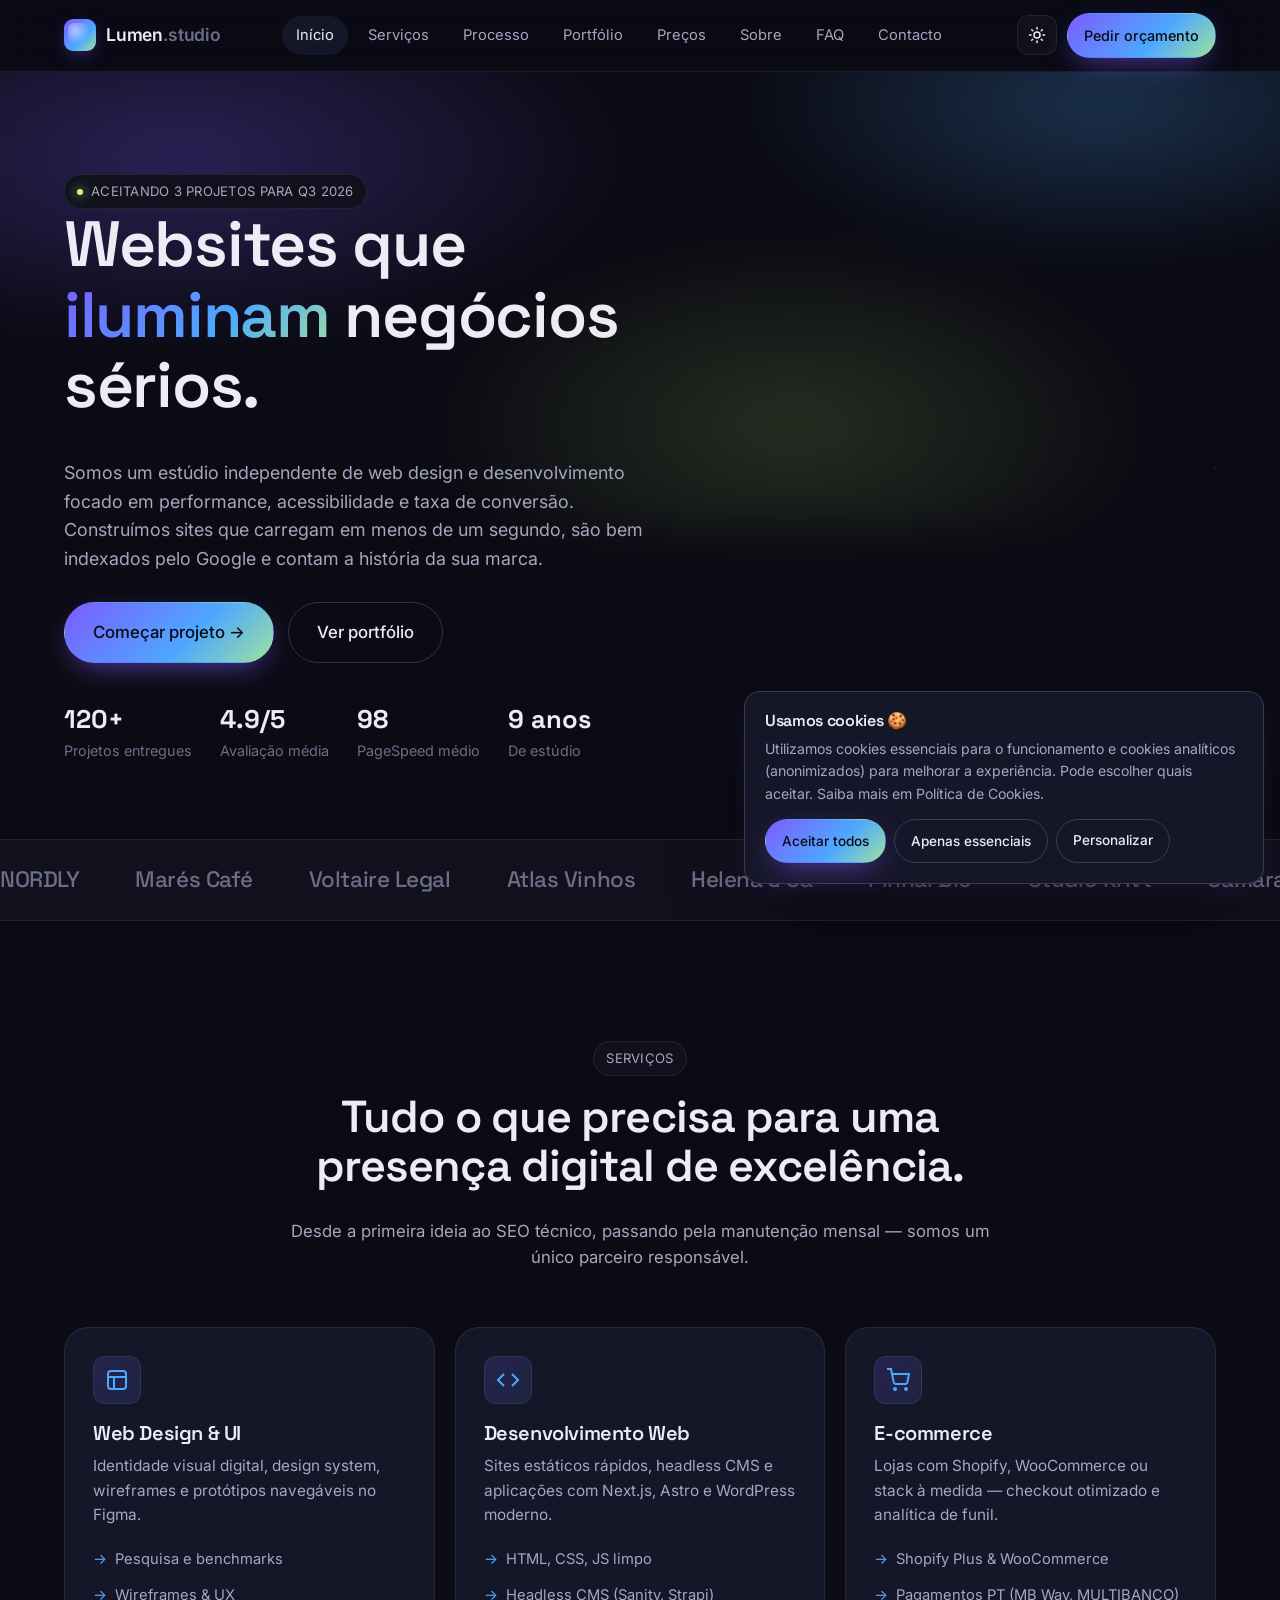
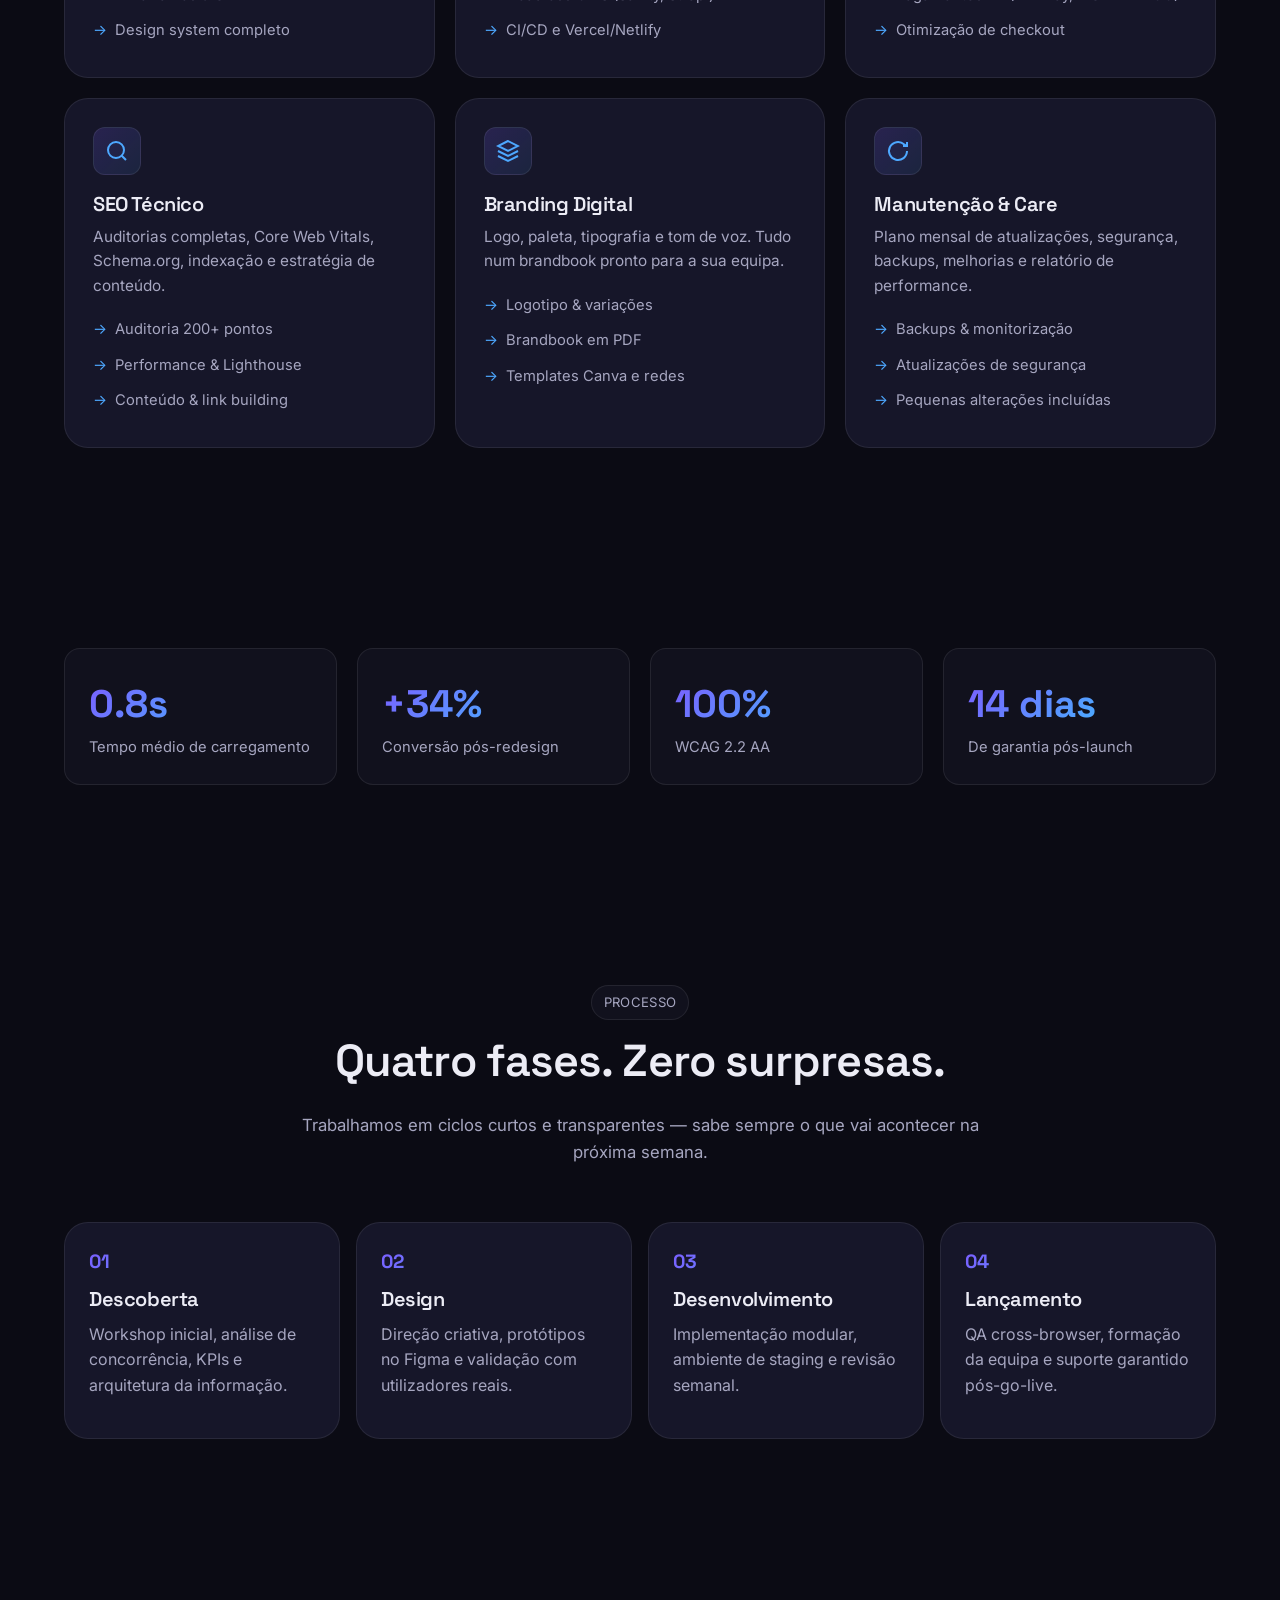
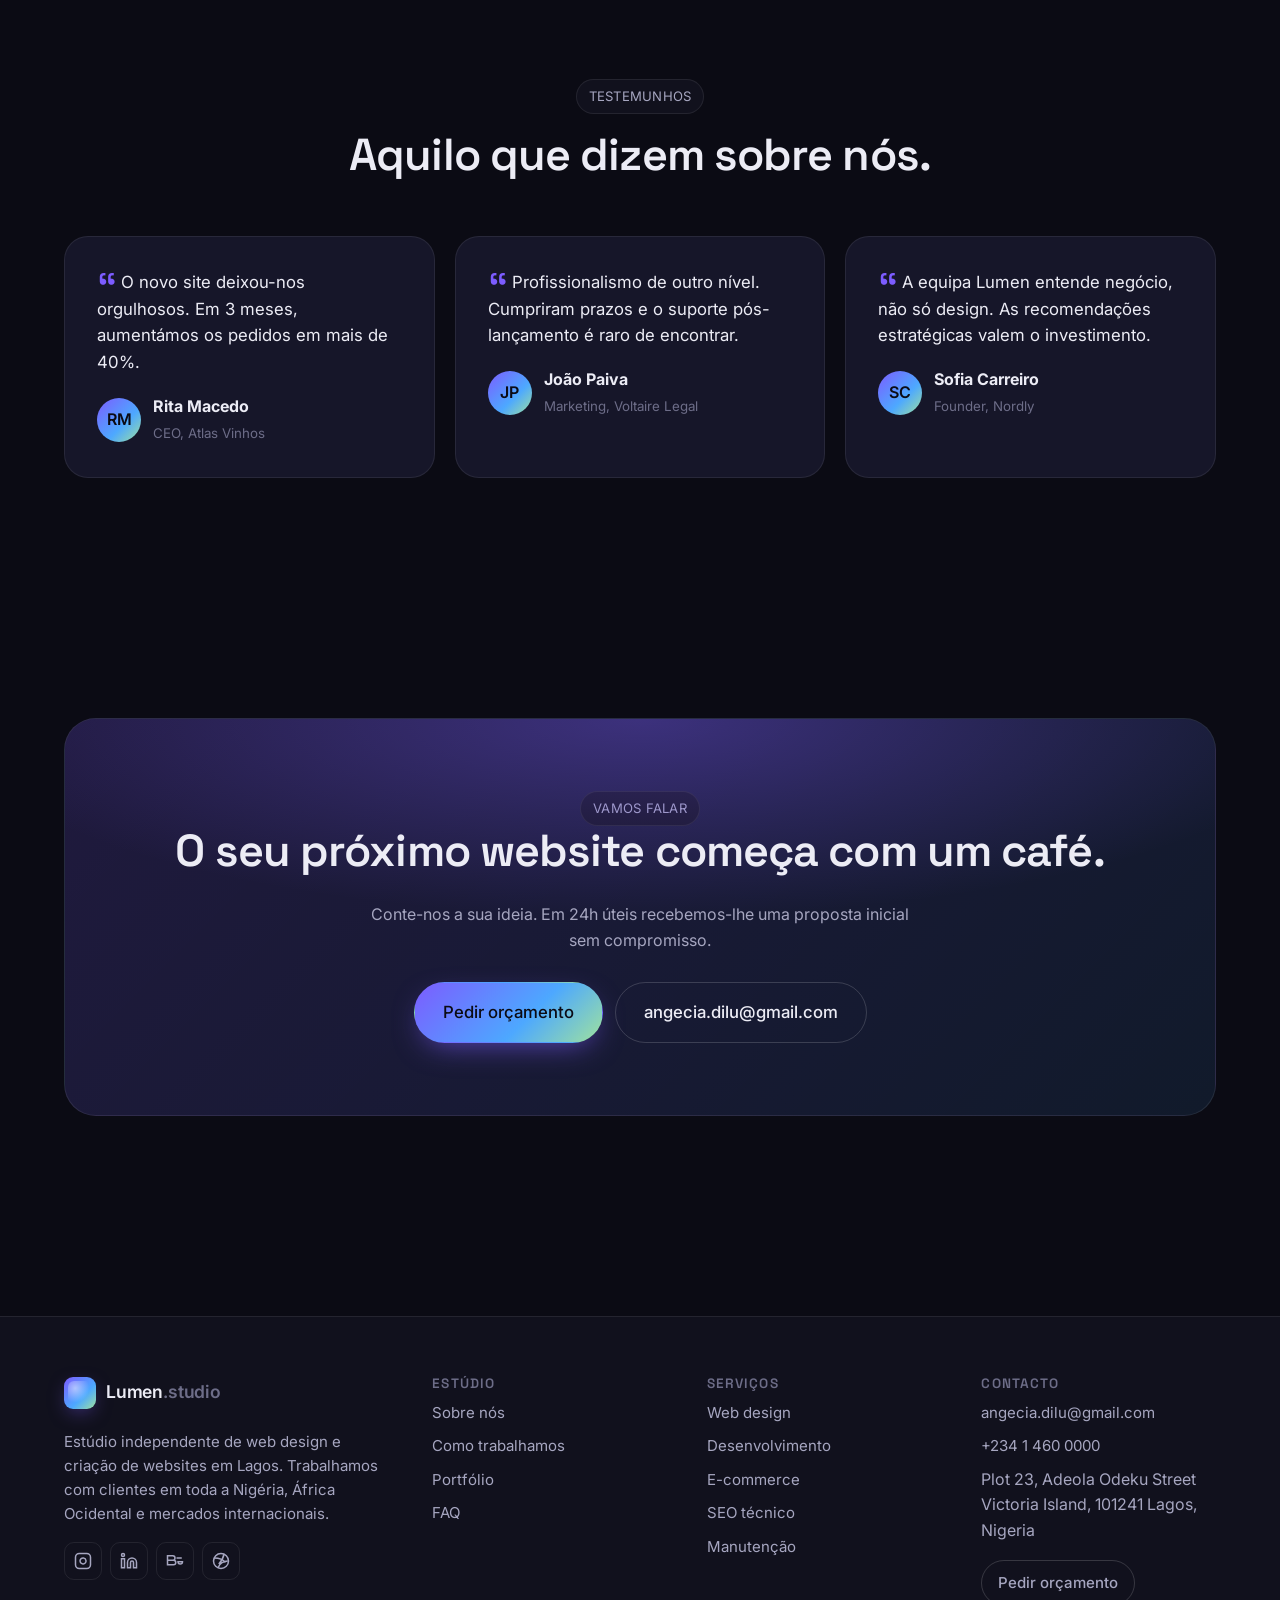
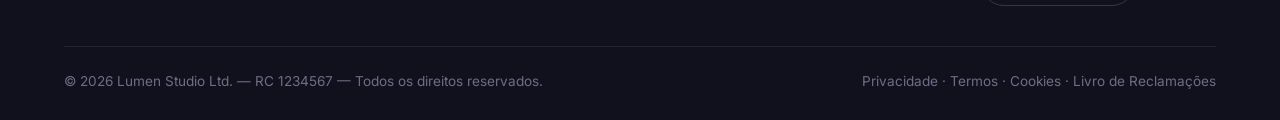
==== index.html @ 4e387e95 "Update studio location to Lagos, Nigeria and remove recent works section - Drop "Trabalhos recentes"" ====
<!DOCTYPE html>
<html lang="pt-PT">
<head>
  <meta charset="UTF-8">
  <meta name="viewport" content="width=device-width, initial-scale=1.0">
  <title>Lumen Studio — Web Design e Criação de Websites</title>
  <meta name="description" content="Estúdio de web design e desenvolvimento focado em websites rápidos, acessíveis e que convertem. Branding, e-commerce, SEO técnico e manutenção contínua.">
  <meta name="keywords" content="web design, criação de websites, desenvolvimento web, e-commerce, SEO, design responsivo, Nigeria, Lagos">
  <meta name="author" content="Lumen Studio">
  <meta name="robots" content="index, follow">
  <meta name="theme-color" content="#0b0b14">
  <link rel="canonical" href="https://www.lumen.studio/">
  <link rel="icon" type="image/svg+xml" href="assets/img/favicon.svg">
  <link rel="manifest" href="manifest.webmanifest">

  <!-- Open Graph -->
  <meta property="og:type" content="website">
  <meta property="og:title" content="Lumen Studio — Web Design e Criação de Websites">
  <meta property="og:description" content="Websites rápidos, acessíveis e com conversão acima da média. Lagos, Nigeria.">
  <meta property="og:url" content="https://www.lumen.studio/">
  <meta property="og:image" content="https://www.lumen.studio/assets/img/og.png">
  <meta name="twitter:card" content="summary_large_image">

  <link rel="preconnect" href="https://fonts.googleapis.com">
  <link rel="preconnect" href="https://fonts.gstatic.com" crossorigin>
  <link href="https://fonts.googleapis.com/css2?family=Inter:wght@400;500;600&family=Space+Grotesk:wght@500;600;700&display=swap" rel="stylesheet">
  <link rel="stylesheet" href="assets/css/styles.css">

  <script type="application/ld+json">
  {
    "@context": "https://schema.org",
    "@type": "ProfessionalService",
    "name": "Lumen Studio",
    "image": "https://www.lumen.studio/assets/img/favicon.svg",
    "url": "https://www.lumen.studio/",
    "telephone": "+234 1 460 0000",
    "priceRange": "$$",
    "address": {
      "@type": "PostalAddress",
      "streetAddress": "Plot 23, Adeola Odeku Street",
      "addressLocality": "Victoria Island, Lagos",
      "postalCode": "101241",
      "addressCountry": "NG"
    },
    "areaServed": ["Nigeria", "West Africa", "Internacional"],
    "sameAs": ["https://www.linkedin.com/", "https://www.behance.net/", "https://dribbble.com/"]
  }
  </script>
</head>
<body>
  <a class="skip" href="#main">Saltar para o conteúdo</a>

  <header class="site-header">
    <div class="container">
      <a href="index.html" class="brand" aria-label="Lumen Studio — início">
        <span class="brand-mark" aria-hidden="true"></span>
        <span>Lumen<span class="muted">.studio</span></span>
      </a>
      <nav class="nav" aria-label="Navegação principal">
        <a href="index.html">Início</a>
        <a href="servicos.html">Serviços</a>
        <a href="processo.html">Processo</a>
        <a href="portfolio.html">Portfólio</a>
        <a href="precos.html">Preços</a>
        <a href="sobre.html">Sobre</a>
        <a href="faq.html">FAQ</a>
        <a href="contacto.html">Contacto</a>
      </nav>
      <div class="nav-actions">
        <button class="theme-toggle" data-theme-toggle aria-label="Alternar tema claro/escuro" title="Alternar tema">
          <svg width="18" height="18" viewBox="0 0 24 24" fill="none" stroke="currentColor" stroke-width="2" stroke-linecap="round" stroke-linejoin="round"><circle cx="12" cy="12" r="4"/><path d="M12 2v2M12 20v2M4.93 4.93l1.41 1.41M17.66 17.66l1.41 1.41M2 12h2M20 12h2M4.93 19.07l1.41-1.41M17.66 6.34l1.41-1.41"/></svg>
        </button>
        <a href="contacto.html" class="btn btn-primary btn-sm">Pedir orçamento</a>
        <button class="menu-toggle" data-menu-toggle aria-label="Abrir menu">
          <svg width="20" height="20" viewBox="0 0 24 24" fill="none" stroke="currentColor" stroke-width="2" stroke-linecap="round"><path d="M3 6h18M3 12h18M3 18h18"/></svg>
        </button>
      </div>
    </div>
  </header>

  <main id="main">
    <!-- HERO -->
    <section class="hero">
      <div class="container hero-grid">
        <div class="reveal">
          <span class="eyebrow"><i class="dot"></i> Aceitando 3 projetos para Q3 2026</span>
          <h1>Websites que <span>iluminam</span> negócios sérios.</h1>
          <p class="lead">Somos um estúdio independente de web design e desenvolvimento focado em performance, acessibilidade e taxa de conversão. Construímos sites que carregam em menos de um segundo, são bem indexados pelo Google e contam a história da sua marca.</p>
          <div class="hero-cta">
            <a href="contacto.html" class="btn btn-primary btn-lg">Começar projeto →</a>
            <a href="portfolio.html" class="btn btn-ghost btn-lg">Ver portfólio</a>
          </div>
          <div class="hero-meta">
            <div><strong>120+</strong><span>Projetos entregues</span></div>
            <div><strong>4.9/5</strong><span>Avaliação média</span></div>
            <div><strong>98</strong><span>PageSpeed médio</span></div>
            <div><strong>9 anos</strong><span>De estúdio</span></div>
          </div>
        </div>
        <div class="hero-art reveal" aria-hidden="true">
          <div class="browser">
            <div class="browser-bar"><i></i><i></i><i></i></div>
            <div class="browser-body">
              <div class="skel lg"></div>
              <div class="skel md"></div>
              <div class="skel sm"></div>
              <div class="skel block"></div>
              <div class="skel md"></div>
              <div class="skel sm"></div>
            </div>
          </div>
        </div>
      </div>
    </section>

    <!-- LOGOS -->
    <section class="logos" aria-label="Clientes">
      <div class="logos-track">
        <span>NORDLY</span><span>Marés Café</span><span>Voltaire Legal</span><span>Atlas Vinhos</span>
        <span>Helena & Sá</span><span>Pinhal Bio</span><span>Studio Krivt</span><span>Câmara Saúde</span>
        <span>NORDLY</span><span>Marés Café</span><span>Voltaire Legal</span><span>Atlas Vinhos</span>
        <span>Helena & Sá</span><span>Pinhal Bio</span><span>Studio Krivt</span><span>Câmara Saúde</span>
      </div>
    </section>

    <!-- SERVIÇOS -->
    <section class="section">
      <div class="container">
        <div class="section-head reveal">
          <span class="eyebrow">Serviços</span>
          <h2>Tudo o que precisa para uma presença digital de excelência.</h2>
          <p>Desde a primeira ideia ao SEO técnico, passando pela manutenção mensal — somos um único parceiro responsável.</p>
        </div>
        <div class="cards cols-3">
          <article class="card reveal">
            <div class="icon" aria-hidden="true">
              <svg width="24" height="24" viewBox="0 0 24 24" fill="none" stroke="currentColor" stroke-width="2"><rect x="3" y="3" width="18" height="18" rx="3"/><path d="M3 9h18M9 21V9"/></svg>
            </div>
            <h3>Web Design & UI</h3>
            <p>Identidade visual digital, design system, wireframes e protótipos navegáveis no Figma.</p>
            <ul><li>Pesquisa e benchmarks</li><li>Wireframes & UX</li><li>Design system completo</li></ul>
          </article>
          <article class="card reveal">
            <div class="icon" aria-hidden="true">
              <svg width="24" height="24" viewBox="0 0 24 24" fill="none" stroke="currentColor" stroke-width="2"><path d="M16 18l6-6-6-6M8 6L2 12l6 6"/></svg>
            </div>
            <h3>Desenvolvimento Web</h3>
            <p>Sites estáticos rápidos, headless CMS e aplicações com Next.js, Astro e WordPress moderno.</p>
            <ul><li>HTML, CSS, JS limpo</li><li>Headless CMS (Sanity, Strapi)</li><li>CI/CD e Vercel/Netlify</li></ul>
          </article>
          <article class="card reveal">
            <div class="icon" aria-hidden="true">
              <svg width="24" height="24" viewBox="0 0 24 24" fill="none" stroke="currentColor" stroke-width="2"><circle cx="9" cy="21" r="1"/><circle cx="20" cy="21" r="1"/><path d="M1 1h4l2.7 13.4a2 2 0 0 0 2 1.6h9.7a2 2 0 0 0 2-1.6L23 6H6"/></svg>
            </div>
            <h3>E-commerce</h3>
            <p>Lojas com Shopify, WooCommerce ou stack à medida — checkout otimizado e analítica de funil.</p>
            <ul><li>Shopify Plus & WooCommerce</li><li>Pagamentos PT (MB Way, MULTIBANCO)</li><li>Otimização de checkout</li></ul>
          </article>
          <article class="card reveal">
            <div class="icon" aria-hidden="true">
              <svg width="24" height="24" viewBox="0 0 24 24" fill="none" stroke="currentColor" stroke-width="2"><circle cx="11" cy="11" r="8"/><path d="m21 21-4.3-4.3"/></svg>
            </div>
            <h3>SEO Técnico</h3>
            <p>Auditorias completas, Core Web Vitals, Schema.org, indexação e estratégia de conteúdo.</p>
            <ul><li>Auditoria 200+ pontos</li><li>Performance & Lighthouse</li><li>Conteúdo & link building</li></ul>
          </article>
          <article class="card reveal">
            <div class="icon" aria-hidden="true">
              <svg width="24" height="24" viewBox="0 0 24 24" fill="none" stroke="currentColor" stroke-width="2"><path d="M12 2 2 7l10 5 10-5-10-5zM2 17l10 5 10-5M2 12l10 5 10-5"/></svg>
            </div>
            <h3>Branding Digital</h3>
            <p>Logo, paleta, tipografia e tom de voz. Tudo num brandbook pronto para a sua equipa.</p>
            <ul><li>Logotipo & variações</li><li>Brandbook em PDF</li><li>Templates Canva e redes</li></ul>
          </article>
          <article class="card reveal">
            <div class="icon" aria-hidden="true">
              <svg width="24" height="24" viewBox="0 0 24 24" fill="none" stroke="currentColor" stroke-width="2"><path d="M21 12a9 9 0 1 1-3-6.7L21 7"/><path d="M21 3v4h-4"/></svg>
            </div>
            <h3>Manutenção & Care</h3>
            <p>Plano mensal de atualizações, segurança, backups, melhorias e relatório de performance.</p>
            <ul><li>Backups & monitorização</li><li>Atualizações de segurança</li><li>Pequenas alterações incluídas</li></ul>
          </article>
        </div>
      </div>
    </section>

    <!-- STATS -->
    <section class="section-tight">
      <div class="container">
        <div class="stats reveal">
          <div class="stat"><strong>0.8s</strong><span>Tempo médio de carregamento</span></div>
          <div class="stat"><strong>+34%</strong><span>Conversão pós-redesign</span></div>
          <div class="stat"><strong>100%</strong><span>WCAG 2.2 AA</span></div>
          <div class="stat"><strong>14 dias</strong><span>De garantia pós-launch</span></div>
        </div>
      </div>
    </section>

    <!-- PROCESSO -->
    <section class="section">
      <div class="container">
        <div class="section-head reveal">
          <span class="eyebrow">Processo</span>
          <h2>Quatro fases. Zero surpresas.</h2>
          <p>Trabalhamos em ciclos curtos e transparentes — sabe sempre o que vai acontecer na próxima semana.</p>
        </div>
        <div class="process">
          <div class="process-step reveal">
            <h3>Descoberta</h3>
            <p>Workshop inicial, análise de concorrência, KPIs e arquitetura da informação.</p>
          </div>
          <div class="process-step reveal">
            <h3>Design</h3>
            <p>Direção criativa, protótipos no Figma e validação com utilizadores reais.</p>
          </div>
          <div class="process-step reveal">
            <h3>Desenvolvimento</h3>
            <p>Implementação modular, ambiente de staging e revisão semanal.</p>
          </div>
          <div class="process-step reveal">
            <h3>Lançamento</h3>
            <p>QA cross-browser, formação da equipa e suporte garantido pós-go-live.</p>
          </div>
        </div>
      </div>
    </section>

    <!-- TESTEMUNHOS -->
    <section class="section">
      <div class="container">
        <div class="section-head reveal">
          <span class="eyebrow">Testemunhos</span>
          <h2>Aquilo que dizem sobre nós.</h2>
        </div>
        <div class="cards cols-3">
          <div class="testimonial reveal">
            <blockquote>O novo site deixou-nos orgulhosos. Em 3 meses, aumentámos os pedidos em mais de 40%.</blockquote>
            <div class="author"><span class="avatar">RM</span><div><strong>Rita Macedo</strong><br><small>CEO, Atlas Vinhos</small></div></div>
          </div>
          <div class="testimonial reveal">
            <blockquote>Profissionalismo de outro nível. Cumpriram prazos e o suporte pós-lançamento é raro de encontrar.</blockquote>
            <div class="author"><span class="avatar">JP</span><div><strong>João Paiva</strong><br><small>Marketing, Voltaire Legal</small></div></div>
          </div>
          <div class="testimonial reveal">
            <blockquote>A equipa Lumen entende negócio, não só design. As recomendações estratégicas valem o investimento.</blockquote>
            <div class="author"><span class="avatar">SC</span><div><strong>Sofia Carreiro</strong><br><small>Founder, Nordly</small></div></div>
          </div>
        </div>
      </div>
    </section>

    <!-- CTA -->
    <section class="section">
      <div class="container">
        <div class="cta-banner reveal">
          <span class="eyebrow">Vamos falar</span>
          <h2>O seu próximo website começa com um café.</h2>
          <p>Conte-nos a sua ideia. Em 24h úteis recebemos-lhe uma proposta inicial sem compromisso.</p>
          <div class="row center">
            <a href="contacto.html" class="btn btn-primary btn-lg">Pedir orçamento</a>
            <a href="mailto:angecia.dilu@gmail.com" class="btn btn-ghost btn-lg">angecia.dilu@gmail.com</a>
          </div>
        </div>
      </div>
    </section>
  </main>

  <footer class="site-footer">
    <div class="container">
      <div class="footer-grid">
        <div>
          <a href="index.html" class="brand"><span class="brand-mark"></span><span>Lumen<span class="muted">.studio</span></span></a>
          <p class="dim" style="margin-top:14px;">Estúdio independente de web design e criação de websites em Lagos. Trabalhamos com clientes em toda a Nigéria, África Ocidental e mercados internacionais.</p>
          <div class="socials" aria-label="Redes sociais">
            <a href="#" aria-label="Instagram"><svg width="18" height="18" viewBox="0 0 24 24" fill="none" stroke="currentColor" stroke-width="2"><rect x="2" y="2" width="20" height="20" rx="5"/><path d="M16 11.4A4 4 0 1 1 12.6 8 4 4 0 0 1 16 11.4z"/><path d="M17.5 6.5h.01"/></svg></a>
            <a href="#" aria-label="LinkedIn"><svg width="18" height="18" viewBox="0 0 24 24" fill="none" stroke="currentColor" stroke-width="2"><path d="M16 8a6 6 0 0 1 6 6v7h-4v-7a2 2 0 0 0-4 0v7h-4v-7a6 6 0 0 1 6-6z"/><rect x="2" y="9" width="4" height="12"/><circle cx="4" cy="4" r="2"/></svg></a>
            <a href="#" aria-label="Behance"><svg width="18" height="18" viewBox="0 0 24 24" fill="none" stroke="currentColor" stroke-width="2"><path d="M2 5h7a3 3 0 0 1 0 6H2zM2 11h8a3 3 0 0 1 0 6H2zM14 8h7M16 13h6a3 3 0 0 1-6 0z"/></svg></a>
            <a href="#" aria-label="Dribbble"><svg width="18" height="18" viewBox="0 0 24 24" fill="none" stroke="currentColor" stroke-width="2"><circle cx="12" cy="12" r="10"/><path d="M8 21c2-6 8-9 13-9M3 8c5 0 11 1 15 6M16 3c-1 5-3 9-7 13"/></svg></a>
          </div>
        </div>
        <div>
          <h4>Estúdio</h4>
          <ul>
            <li><a href="sobre.html">Sobre nós</a></li>
            <li><a href="processo.html">Como trabalhamos</a></li>
            <li><a href="portfolio.html">Portfólio</a></li>
            <li><a href="faq.html">FAQ</a></li>
          </ul>
        </div>
        <div>
          <h4>Serviços</h4>
          <ul>
            <li><a href="servicos.html">Web design</a></li>
            <li><a href="servicos.html">Desenvolvimento</a></li>
            <li><a href="servicos.html">E-commerce</a></li>
            <li><a href="servicos.html">SEO técnico</a></li>
            <li><a href="servicos.html">Manutenção</a></li>
          </ul>
        </div>
        <div>
          <h4>Contacto</h4>
          <ul>
            <li><a href="mailto:angecia.dilu@gmail.com">angecia.dilu@gmail.com</a></li>
            <li><a href="tel:+23414600000">+234 1 460 0000</a></li>
            <li class="dim">Plot 23, Adeola Odeku Street<br>Victoria Island, 101241 Lagos, Nigeria</li>
            <li><a href="contacto.html" class="btn btn-ghost btn-sm" style="margin-top:8px;">Pedir orçamento</a></li>
          </ul>
        </div>
      </div>
      <div class="legal-row">
        <span>© <span data-year>2026</span> Lumen Studio Ltd. — RC 1234567 — Todos os direitos reservados.</span>
        <span>
          <a href="politica-privacidade.html">Privacidade</a> ·
          <a href="termos-servico.html">Termos</a> ·
          <a href="politica-cookies.html">Cookies</a> ·
          <a href="https://www.livroreclamacoes.pt" target="_blank" rel="noopener">Livro de Reclamações</a>
        </span>
      </div>
    </div>
  </footer>

  <!-- Cookie banner -->
  <div class="cookie-banner" data-cookie-banner role="dialog" aria-live="polite" aria-label="Aviso de cookies">
    <h4>Usamos cookies 🍪</h4>
    <p>Utilizamos cookies essenciais para o funcionamento e cookies analíticos (anonimizados) para melhorar a experiência. Pode escolher quais aceitar. Saiba mais em <a href="politica-cookies.html">Política de Cookies</a>.</p>
    <div class="actions">
      <button class="btn btn-primary" data-cookie-action="accept-all">Aceitar todos</button>
      <button class="btn btn-ghost" data-cookie-action="essential">Apenas essenciais</button>
      <a class="btn btn-ghost" href="politica-cookies.html">Personalizar</a>
    </div>
  </div>

  <script src="assets/js/main.js" defer></script>
</body>
</html>
---- assets/css/styles.css ----
/* ==========================================================================
   Lumen Studio — Design System
   ========================================================================== */

:root {
  --bg: #0b0b14;
  --bg-soft: #11111d;
  --bg-elev: #161629;
  --surface: #1c1c33;
  --line: rgba(255, 255, 255, 0.08);
  --line-strong: rgba(255, 255, 255, 0.16);
  --text: #ECECF5;
  --text-dim: #A6A6C0;
  --text-muted: #6D6D88;
  --primary: #7C5CFF;
  --primary-2: #4DA8FF;
  --accent: #C8FF6E;
  --danger: #FF6B6B;
  --warn: #FFB347;
  --ok: #4ADE80;
  --grad: linear-gradient(135deg, #7C5CFF 0%, #4DA8FF 60%, #C8FF6E 120%);
  --grad-soft: linear-gradient(135deg, rgba(124,92,255,0.18), rgba(77,168,255,0.10));
  --shadow-lg: 0 30px 80px -20px rgba(0,0,0,0.6), 0 8px 30px -10px rgba(124,92,255,0.25);
  --shadow-md: 0 8px 24px -8px rgba(0,0,0,0.45);
  --radius-sm: 10px;
  --radius: 16px;
  --radius-lg: 24px;
  --radius-xl: 32px;
  --container: 1200px;
  --header-h: 72px;
  --ease: cubic-bezier(.22,.61,.36,1);
}

[data-theme="light"] {
  --bg: #FAFAFD;
  --bg-soft: #F2F2F7;
  --bg-elev: #FFFFFF;
  --surface: #FFFFFF;
  --line: rgba(10, 10, 30, 0.08);
  --line-strong: rgba(10, 10, 30, 0.16);
  --text: #0E0E1A;
  --text-dim: #4A4A66;
  --text-muted: #7A7A95;
  --shadow-lg: 0 30px 80px -20px rgba(60,40,140,0.18), 0 8px 30px -10px rgba(124,92,255,0.18);
  --shadow-md: 0 8px 24px -8px rgba(20,20,40,0.10);
}

* { box-sizing: border-box; }
html { scroll-behavior: smooth; -webkit-text-size-adjust: 100%; }
body {
  margin: 0;
  font-family: 'Inter', system-ui, -apple-system, 'Segoe UI', Roboto, Helvetica, Arial, sans-serif;
  background: var(--bg);
  color: var(--text);
  font-size: 16px;
  line-height: 1.6;
  -webkit-font-smoothing: antialiased;
  text-rendering: optimizeLegibility;
  overflow-x: hidden;
}
img, svg, video { max-width: 100%; display: block; }
a { color: inherit; text-decoration: none; transition: color .2s var(--ease), opacity .2s var(--ease); }
a:hover { color: var(--primary-2); }
button { font-family: inherit; cursor: pointer; }
::selection { background: var(--primary); color: #fff; }

h1, h2, h3, h4 {
  font-family: 'Space Grotesk', 'Inter', system-ui, sans-serif;
  font-weight: 600;
  letter-spacing: -0.02em;
  line-height: 1.1;
  margin: 0 0 .6em;
}
h1 { font-size: clamp(2.4rem, 5vw, 4.5rem); }
h2 { font-size: clamp(1.8rem, 3.5vw, 2.8rem); }
h3 { font-size: 1.25rem; }
p { margin: 0 0 1em; color: var(--text-dim); }

.container { max-width: var(--container); margin: 0 auto; padding: 0 24px; }
.section { padding: clamp(64px, 10vw, 120px) 0; }
.section-tight { padding: clamp(48px, 7vw, 80px) 0; }

/* Header */
.site-header {
  position: sticky; top: 0; z-index: 50;
  height: var(--header-h);
  display: flex; align-items: center;
  background: color-mix(in srgb, var(--bg) 80%, transparent);
  backdrop-filter: saturate(180%) blur(14px);
  -webkit-backdrop-filter: saturate(180%) blur(14px);
  border-bottom: 1px solid var(--line);
}
.site-header .container { display: flex; align-items: center; justify-content: space-between; width: 100%; }
.brand { display: inline-flex; align-items: center; gap: 10px; font-weight: 600; font-size: 1.1rem; letter-spacing: -0.01em; }
.brand-mark {
  width: 32px; height: 32px; border-radius: 9px;
  background: var(--grad); position: relative; overflow: hidden;
  box-shadow: 0 6px 20px -6px rgba(124,92,255,0.6);
}
.brand-mark::after {
  content: ""; position: absolute; inset: 4px; border-radius: 6px;
  background: radial-gradient(circle at 30% 30%, rgba(255,255,255,0.5), transparent 60%);
}
.nav { display: flex; gap: 6px; align-items: center; }
.nav a {
  padding: 8px 14px; border-radius: 999px; font-size: .92rem;
  color: var(--text-dim);
}
.nav a:hover { color: var(--text); background: var(--bg-soft); }
.nav a.active { color: var(--text); background: var(--bg-elev); }
.nav-actions { display: flex; align-items: center; gap: 10px; }
.theme-toggle, .menu-toggle {
  width: 40px; height: 40px; border-radius: 12px; border: 1px solid var(--line);
  background: var(--bg-soft); color: var(--text);
  display: inline-flex; align-items: center; justify-content: center;
}
.theme-toggle:hover, .menu-toggle:hover { border-color: var(--line-strong); }
.menu-toggle { display: none; }

@media (max-width: 880px) {
  .nav { display: none; position: absolute; top: var(--header-h); left: 0; right: 0;
    flex-direction: column; align-items: stretch; gap: 4px; padding: 16px;
    background: var(--bg); border-bottom: 1px solid var(--line); }
  .nav.open { display: flex; }
  .nav a { padding: 12px 16px; border-radius: 12px; }
  .menu-toggle { display: inline-flex; }
}

/* Buttons */
.btn {
  display: inline-flex; align-items: center; gap: 10px;
  padding: 14px 22px; border-radius: 999px;
  font-weight: 500; font-size: .98rem;
  border: 1px solid transparent; cursor: pointer;
  transition: transform .2s var(--ease), background .2s, border-color .2s, box-shadow .2s;
  text-decoration: none; white-space: nowrap;
}
.btn-primary { background: var(--grad); color: #0b0b14; box-shadow: 0 10px 30px -10px rgba(124,92,255,0.7); }
.btn-primary:hover { transform: translateY(-2px); color: #0b0b14; box-shadow: 0 14px 36px -10px rgba(124,92,255,0.85); }
.btn-ghost { background: transparent; color: var(--text); border-color: var(--line-strong); }
.btn-ghost:hover { background: var(--bg-soft); border-color: var(--text-dim); }
.btn-sm { padding: 10px 16px; font-size: .9rem; }
.btn-lg { padding: 16px 28px; font-size: 1.05rem; }

/* Pills / chips */
.eyebrow {
  display: inline-flex; align-items: center; gap: 8px;
  padding: 6px 12px; border-radius: 999px;
  background: var(--bg-soft); border: 1px solid var(--line);
  font-size: .82rem; color: var(--text-dim); letter-spacing: .02em; text-transform: uppercase;
}
.eyebrow .dot { width: 6px; height: 6px; border-radius: 50%; background: var(--accent); box-shadow: 0 0 12px var(--accent); }

/* Hero */
.hero {
  position: relative;
  padding: clamp(60px, 8vw, 110px) 0 clamp(40px, 6vw, 80px);
  overflow: hidden;
}
.hero::before {
  content: ""; position: absolute; inset: -10% -10% auto -10%; height: 70%;
  background:
    radial-gradient(50% 60% at 20% 30%, rgba(124,92,255,0.35), transparent 60%),
    radial-gradient(40% 50% at 80% 20%, rgba(77,168,255,0.30), transparent 60%),
    radial-gradient(40% 60% at 60% 80%, rgba(200,255,110,0.18), transparent 60%);
  filter: blur(20px); z-index: -1; opacity: .8;
}
.hero-grid { display: grid; grid-template-columns: 1.1fr .9fr; gap: 60px; align-items: center; }
.hero h1 span { background: var(--grad); -webkit-background-clip: text; background-clip: text; color: transparent; }
.hero p.lead { font-size: clamp(1.05rem, 1.4vw, 1.2rem); color: var(--text-dim); max-width: 56ch; }
.hero-cta { display: flex; gap: 14px; flex-wrap: wrap; margin-top: 28px; }
.hero-meta { margin-top: 36px; display: flex; gap: 28px; flex-wrap: wrap; color: var(--text-muted); font-size: .9rem; }
.hero-meta strong { display: block; color: var(--text); font-size: 1.6rem; font-family: 'Space Grotesk', sans-serif; }

.hero-art {
  position: relative; aspect-ratio: 1/1; max-width: 520px; margin-left: auto;
  border-radius: var(--radius-xl);
  background: var(--grad-soft);
  border: 1px solid var(--line);
  overflow: hidden;
}
.hero-art .browser {
  position: absolute; inset: 28px;
  background: var(--bg-elev); border: 1px solid var(--line);
  border-radius: 18px; box-shadow: var(--shadow-lg); overflow: hidden;
}
.hero-art .browser-bar { display: flex; gap: 6px; padding: 12px; border-bottom: 1px solid var(--line); }
.hero-art .browser-bar i { width: 10px; height: 10px; border-radius: 50%; background: var(--line-strong); }
.hero-art .browser-bar i:nth-child(1) { background: #ff6b6b; }
.hero-art .browser-bar i:nth-child(2) { background: #ffb347; }
.hero-art .browser-bar i:nth-child(3) { background: #4ade80; }
.hero-art .browser-body { padding: 22px; display: grid; gap: 14px; }
.hero-art .skel { height: 14px; border-radius: 6px; background: linear-gradient(90deg, var(--bg-soft), var(--surface), var(--bg-soft)); background-size: 200% 100%; animation: shimmer 2.4s linear infinite; }
.hero-art .skel.lg { height: 28px; width: 70%; }
.hero-art .skel.md { width: 88%; }
.hero-art .skel.sm { width: 50%; }
.hero-art .skel.block { height: 110px; border-radius: 12px; }
@keyframes shimmer { 0% { background-position: 200% 0; } 100% { background-position: -200% 0; } }

@media (max-width: 880px) {
  .hero-grid { grid-template-columns: 1fr; gap: 40px; }
  .hero-art { margin-left: 0; max-width: 100%; }
}

/* Marquee logos */
.logos {
  border-top: 1px solid var(--line);
  border-bottom: 1px solid var(--line);
  padding: 22px 0;
  background: var(--bg-soft);
  overflow: hidden;
}
.logos-track {
  display: flex; gap: 56px; align-items: center;
  animation: scroll 35s linear infinite;
  width: max-content;
}
.logos-track span {
  font-family: 'Space Grotesk', sans-serif; font-size: 1.4rem; font-weight: 500;
  color: var(--text-muted); white-space: nowrap; letter-spacing: -0.02em;
}
@keyframes scroll { 0% { transform: translateX(0); } 100% { transform: translateX(-50%); } }

/* Section header */
.section-head { text-align: center; max-width: 720px; margin: 0 auto 56px; }
.section-head .eyebrow { margin-bottom: 16px; }
.section-head p { color: var(--text-dim); font-size: 1.05rem; }

/* Cards */
.cards { display: grid; gap: 20px; }
.cards.cols-3 { grid-template-columns: repeat(3, 1fr); }
.cards.cols-2 { grid-template-columns: repeat(2, 1fr); }
.cards.cols-4 { grid-template-columns: repeat(4, 1fr); }
@media (max-width: 980px) { .cards.cols-3, .cards.cols-4 { grid-template-columns: repeat(2, 1fr); } }
@media (max-width: 640px)  { .cards.cols-2, .cards.cols-3, .cards.cols-4 { grid-template-columns: 1fr; } }

.card {
  background: var(--bg-elev);
  border: 1px solid var(--line);
  border-radius: var(--radius-lg);
  padding: 28px;
  transition: transform .25s var(--ease), border-color .25s, box-shadow .25s;
  position: relative; overflow: hidden;
}
.card:hover { transform: translateY(-4px); border-color: var(--line-strong); box-shadow: var(--shadow-md); }
.card .icon {
  width: 48px; height: 48px; border-radius: 12px;
  background: var(--grad-soft); border: 1px solid var(--line);
  display: inline-flex; align-items: center; justify-content: center;
  color: var(--primary-2); margin-bottom: 18px;
}
.card h3 { margin-bottom: 10px; }
.card p { font-size: .96rem; margin: 0; }
.card ul { margin: 14px 0 0; padding: 0; list-style: none; }
.card ul li { padding: 6px 0; color: var(--text-dim); font-size: .92rem; display: flex; gap: 8px; align-items: flex-start; }
.card ul li::before { content: "→"; color: var(--primary-2); }

/* Stats */
.stats { display: grid; grid-template-columns: repeat(4, 1fr); gap: 20px; }
@media (max-width: 720px) { .stats { grid-template-columns: repeat(2, 1fr); } }
.stat {
  border: 1px solid var(--line); border-radius: var(--radius);
  padding: 24px; background: var(--bg-soft);
}
.stat strong { font-family: 'Space Grotesk', sans-serif; font-size: 2.4rem; display: block;
  background: var(--grad); -webkit-background-clip: text; background-clip: text; color: transparent; }
.stat span { color: var(--text-dim); font-size: .92rem; }

/* Process timeline */
.process { display: grid; grid-template-columns: repeat(4, 1fr); gap: 16px; counter-reset: step; }
@media (max-width: 980px) { .process { grid-template-columns: repeat(2, 1fr); } }
@media (max-width: 540px) { .process { grid-template-columns: 1fr; } }
.process-step {
  background: var(--bg-elev); border: 1px solid var(--line);
  padding: 24px; border-radius: var(--radius-lg); position: relative;
}
.process-step::before {
  counter-increment: step; content: counter(step, decimal-leading-zero);
  font-family: 'Space Grotesk', sans-serif; font-size: 1.2rem;
  background: var(--grad); -webkit-background-clip: text; background-clip: text; color: transparent;
  font-weight: 700; display: block; margin-bottom: 10px;
}

/* Pricing */
.pricing { display: grid; grid-template-columns: repeat(3, 1fr); gap: 20px; }
@media (max-width: 980px) { .pricing { grid-template-columns: 1fr; } }
.plan {
  border: 1px solid var(--line); border-radius: var(--radius-lg);
  padding: 32px; background: var(--bg-elev); display: flex; flex-direction: column;
}
.plan.featured { background: var(--grad-soft); border-color: rgba(124,92,255,0.4); position: relative; }
.plan.featured::after {
  content: "Mais popular"; position: absolute; top: 16px; right: 16px;
  background: var(--grad); color: #0b0b14; padding: 4px 10px; border-radius: 999px;
  font-size: .75rem; font-weight: 600;
}
.plan h3 { font-size: 1.1rem; color: var(--text-dim); font-weight: 500; }
.plan .price { font-family: 'Space Grotesk', sans-serif; font-size: 3rem; line-height: 1; margin: 8px 0 4px; }
.plan .price small { font-size: .9rem; color: var(--text-muted); font-weight: 400; }
.plan .price-note { color: var(--text-muted); font-size: .85rem; margin-bottom: 22px; }
.plan ul { list-style: none; padding: 0; margin: 0 0 28px; flex: 1; }
.plan ul li { padding: 8px 0; border-bottom: 1px dashed var(--line); display: flex; gap: 10px; font-size: .94rem; color: var(--text-dim); }
.plan ul li::before { content: "✓"; color: var(--accent); font-weight: 700; }
.plan ul li.no::before { content: "—"; color: var(--text-muted); }

/* Portfolio grid */
.portfolio { display: grid; grid-template-columns: repeat(3, 1fr); gap: 20px; }
@media (max-width: 980px) { .portfolio { grid-template-columns: repeat(2, 1fr); } }
@media (max-width: 640px)  { .portfolio { grid-template-columns: 1fr; } }
.work {
  position: relative; aspect-ratio: 4/3; border-radius: var(--radius-lg);
  border: 1px solid var(--line); overflow: hidden; background: var(--bg-elev);
  display: flex; align-items: flex-end;
  transition: transform .3s var(--ease);
}
.work:hover { transform: translateY(-4px); }
.work .thumb { position: absolute; inset: 0; }
.work .thumb.g1 { background: linear-gradient(135deg, #7C5CFF, #4DA8FF); }
.work .thumb.g2 { background: linear-gradient(135deg, #FF6B6B, #FFB347); }
.work .thumb.g3 { background: linear-gradient(135deg, #4ADE80, #4DA8FF); }
.work .thumb.g4 { background: linear-gradient(135deg, #C8FF6E, #4ADE80); }
.work .thumb.g5 { background: linear-gradient(135deg, #FFB347, #FF6B6B); }
.work .thumb.g6 { background: linear-gradient(135deg, #4DA8FF, #C8FF6E); }
.work .thumb::after {
  content: ""; position: absolute; inset: 20%; border-radius: 18px;
  background: rgba(11,11,20,0.55); backdrop-filter: blur(2px);
  border: 1px solid rgba(255,255,255,0.15);
}
.work .meta {
  position: relative; padding: 22px; color: #fff; z-index: 1;
  background: linear-gradient(to top, rgba(0,0,0,0.7), transparent);
  width: 100%;
}
.work .meta small { display: block; opacity: .8; font-size: .8rem; margin-bottom: 4px; letter-spacing: .04em; text-transform: uppercase; }
.work .meta strong { font-family: 'Space Grotesk', sans-serif; font-size: 1.1rem; }

/* Testimonials */
.testimonial {
  background: var(--bg-elev); border: 1px solid var(--line);
  padding: 32px; border-radius: var(--radius-lg);
}
.testimonial blockquote { margin: 0 0 18px; font-size: 1.05rem; color: var(--text); line-height: 1.6; }
.testimonial blockquote::before { content: "“"; font-size: 3rem; color: var(--primary); line-height: 0; vertical-align: -0.4em; margin-right: 4px; font-family: 'Space Grotesk', sans-serif; }
.author { display: flex; gap: 12px; align-items: center; }
.avatar {
  width: 44px; height: 44px; border-radius: 50%;
  background: var(--grad); display: inline-flex; align-items: center; justify-content: center;
  font-weight: 600; color: #0b0b14;
}
.author small { color: var(--text-muted); }

/* CTA banner */
.cta-banner {
  background: var(--grad-soft); border: 1px solid var(--line);
  border-radius: var(--radius-xl); padding: clamp(40px, 6vw, 72px);
  text-align: center; position: relative; overflow: hidden;
}
.cta-banner::before {
  content: ""; position: absolute; inset: -50% -10% auto -10%; height: 100%;
  background: radial-gradient(closest-side, rgba(124,92,255,0.35), transparent);
  pointer-events: none;
}
.cta-banner h2 { position: relative; }
.cta-banner p { position: relative; max-width: 560px; margin: 0 auto 28px; }

/* Forms */
.form-grid { display: grid; gap: 18px; grid-template-columns: 1fr 1fr; }
@media (max-width: 720px) { .form-grid { grid-template-columns: 1fr; } }
.field { display: flex; flex-direction: column; gap: 6px; }
.field.full { grid-column: 1 / -1; }
.field label { font-size: .88rem; color: var(--text-dim); font-weight: 500; }
.field input, .field textarea, .field select {
  background: var(--bg-soft); border: 1px solid var(--line); color: var(--text);
  border-radius: 12px; padding: 14px 16px; font: inherit;
  transition: border-color .2s, background .2s;
}
.field input:focus, .field textarea:focus, .field select:focus {
  outline: none; border-color: var(--primary); background: var(--bg-elev);
}
.field textarea { min-height: 140px; resize: vertical; }
.field .hint { color: var(--text-muted); font-size: .82rem; }
.checkbox { display: flex; gap: 10px; align-items: flex-start; font-size: .92rem; color: var(--text-dim); }
.checkbox input { margin-top: 4px; accent-color: var(--primary); }
.form-status {
  margin-top: 16px; padding: 12px 16px; border-radius: 12px; font-size: .9rem;
  background: rgba(74,222,128,0.12); border: 1px solid rgba(74,222,128,0.3); color: var(--ok);
  display: none;
}

/* Page header (inner pages) */
.page-head { padding: clamp(60px, 8vw, 100px) 0 40px; }
.page-head .eyebrow { margin-bottom: 14px; }
.page-head h1 { max-width: 18ch; }
.page-head p { max-width: 56ch; color: var(--text-dim); font-size: 1.1rem; }

/* FAQ */
.faq { display: grid; gap: 10px; max-width: 820px; margin: 0 auto; }
.faq details {
  background: var(--bg-elev); border: 1px solid var(--line); border-radius: var(--radius);
  padding: 20px 24px; transition: border-color .2s;
}
.faq details[open] { border-color: var(--line-strong); }
.faq summary {
  cursor: pointer; list-style: none;
  font-weight: 500; font-size: 1.02rem;
  display: flex; justify-content: space-between; align-items: center; gap: 16px;
}
.faq summary::-webkit-details-marker { display: none; }
.faq summary::after { content: "+"; font-size: 1.5rem; color: var(--text-muted); transition: transform .25s var(--ease); }
.faq details[open] summary::after { content: "−"; }
.faq details > p { margin: 14px 0 0; color: var(--text-dim); }

/* Legal pages typography */
.prose { max-width: 760px; margin: 0 auto; }
.prose h2 { margin-top: 2.2em; font-size: 1.6rem; }
.prose h3 { margin-top: 1.6em; font-size: 1.15rem; color: var(--text); }
.prose p, .prose li { color: var(--text-dim); }
.prose ul, .prose ol { padding-left: 22px; }
.prose ul li, .prose ol li { margin: 6px 0; }
.prose a { color: var(--primary-2); text-decoration: underline; text-underline-offset: 3px; }
.prose .toc {
  background: var(--bg-soft); border: 1px solid var(--line);
  border-radius: var(--radius); padding: 20px 24px; margin: 0 0 36px;
}
.prose .toc h3 { margin-top: 0; }
.prose .toc ol { margin: 0; padding-left: 18px; }
.prose .updated {
  display: inline-flex; gap: 8px; align-items: center;
  color: var(--text-muted); font-size: .88rem;
  border: 1px solid var(--line); padding: 6px 12px; border-radius: 999px; margin-bottom: 24px;
}

/* Footer */
.site-footer {
  border-top: 1px solid var(--line);
  background: var(--bg-soft);
  padding: 60px 0 28px;
  margin-top: 80px;
}
.footer-grid {
  display: grid; grid-template-columns: 1.4fr 1fr 1fr 1fr; gap: 40px;
  margin-bottom: 40px;
}
@media (max-width: 880px) { .footer-grid { grid-template-columns: 1fr 1fr; } }
@media (max-width: 540px) { .footer-grid { grid-template-columns: 1fr; } }
.footer-grid h4 { font-size: .85rem; text-transform: uppercase; letter-spacing: .08em; color: var(--text-muted); font-weight: 600; }
.footer-grid ul { list-style: none; padding: 0; margin: 0; display: grid; gap: 8px; }
.footer-grid ul a { color: var(--text-dim); font-size: .94rem; }
.footer-grid ul a:hover { color: var(--text); }
.footer-grid p { font-size: .94rem; }
.socials { display: flex; gap: 8px; margin-top: 16px; }
.socials a {
  width: 38px; height: 38px; border-radius: 10px; border: 1px solid var(--line);
  display: inline-flex; align-items: center; justify-content: center; color: var(--text-dim);
}
.socials a:hover { color: var(--text); border-color: var(--line-strong); }
.legal-row {
  display: flex; justify-content: space-between; gap: 16px; flex-wrap: wrap;
  padding-top: 24px; border-top: 1px solid var(--line);
  color: var(--text-muted); font-size: .85rem;
}
.legal-row a { color: var(--text-muted); }
.legal-row a:hover { color: var(--text); }

/* Cookie banner */
.cookie-banner {
  position: fixed; bottom: 16px; left: 16px; right: 16px;
  max-width: 520px; margin-left: auto;
  background: var(--bg-elev); border: 1px solid var(--line-strong);
  border-radius: var(--radius); padding: 20px;
  box-shadow: var(--shadow-lg);
  display: none; z-index: 100;
}
.cookie-banner.visible { display: block; animation: fadeUp .35s var(--ease) both; }
.cookie-banner h4 { margin: 0 0 8px; font-size: 1rem; }
.cookie-banner p { font-size: .88rem; margin: 0 0 14px; }
.cookie-banner .actions { display: flex; gap: 8px; flex-wrap: wrap; }
.cookie-banner .actions .btn { padding: 10px 16px; font-size: .85rem; }

@keyframes fadeUp { from { opacity: 0; transform: translateY(10px); } to { opacity: 1; transform: none; } }

/* Animations on scroll */
.reveal { opacity: 0; transform: translateY(18px); transition: opacity .8s var(--ease), transform .8s var(--ease); }
.reveal.in { opacity: 1; transform: none; }

/* Utility */
.center { text-align: center; }
.muted { color: var(--text-muted); }
.dim { color: var(--text-dim); }
.gradient-text { background: var(--grad); -webkit-background-clip: text; background-clip: text; color: transparent; }
.row { display: flex; gap: 12px; flex-wrap: wrap; }
.row.center { justify-content: center; align-items: center; }
.divider { height: 1px; background: var(--line); margin: 32px 0; border: 0; }
.tag-list { display: flex; flex-wrap: wrap; gap: 8px; }
.tag {
  font-size: .8rem; padding: 4px 10px; border-radius: 999px;
  background: var(--bg-soft); border: 1px solid var(--line); color: var(--text-dim);
}

/* Map placeholder */
.map {
  border-radius: var(--radius-lg); overflow: hidden; border: 1px solid var(--line);
  height: 320px; background:
    linear-gradient(135deg, rgba(124,92,255,0.18), rgba(77,168,255,0.10)),
    repeating-linear-gradient(0deg, transparent 0 23px, var(--line) 23px 24px),
    repeating-linear-gradient(90deg, transparent 0 23px, var(--line) 23px 24px),
    var(--bg-elev);
  position: relative;
}
.map .pin {
  position: absolute; left: 50%; top: 50%; transform: translate(-50%, -100%);
  display: flex; flex-direction: column; align-items: center; gap: 6px;
}
.map .pin .dot {
  width: 16px; height: 16px; border-radius: 50%;
  background: var(--primary); box-shadow: 0 0 0 8px rgba(124,92,255,0.25);
  animation: pulse 2s infinite;
}
.map .pin small { background: var(--bg-elev); border: 1px solid var(--line); padding: 4px 10px; border-radius: 999px; font-size: .8rem; }
@keyframes pulse {
  0% { box-shadow: 0 0 0 0 rgba(124,92,255,0.5); }
  70% { box-shadow: 0 0 0 16px rgba(124,92,255,0); }
  100% { box-shadow: 0 0 0 0 rgba(124,92,255,0); }
}

/* Skip link */
.skip {
  position: absolute; top: -100px; left: 16px; background: var(--bg-elev);
  color: var(--text); padding: 8px 14px; border-radius: 8px; border: 1px solid var(--line);
  z-index: 100; transition: top .2s;
}
.skip:focus { top: 16px; }

/* Selection focus rings */
:focus-visible { outline: 2px solid var(--primary-2); outline-offset: 3px; border-radius: 8px; }
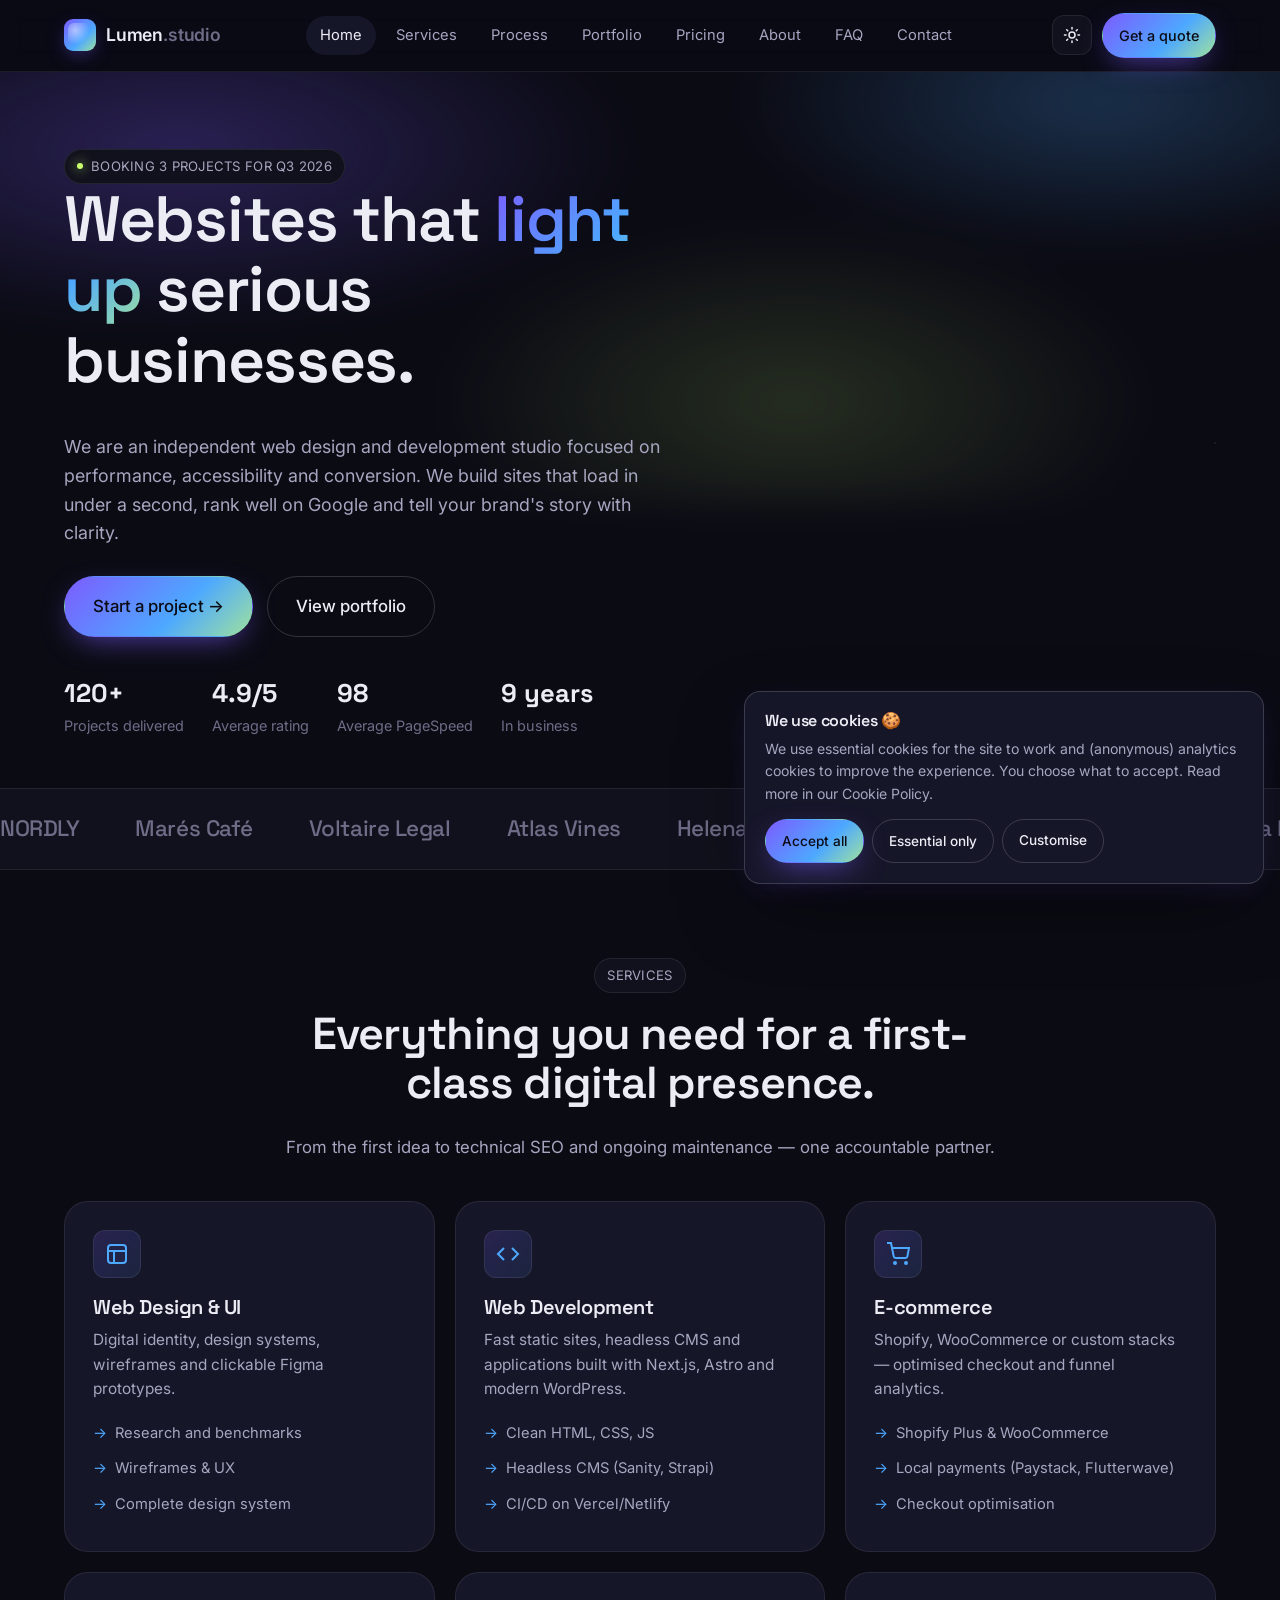
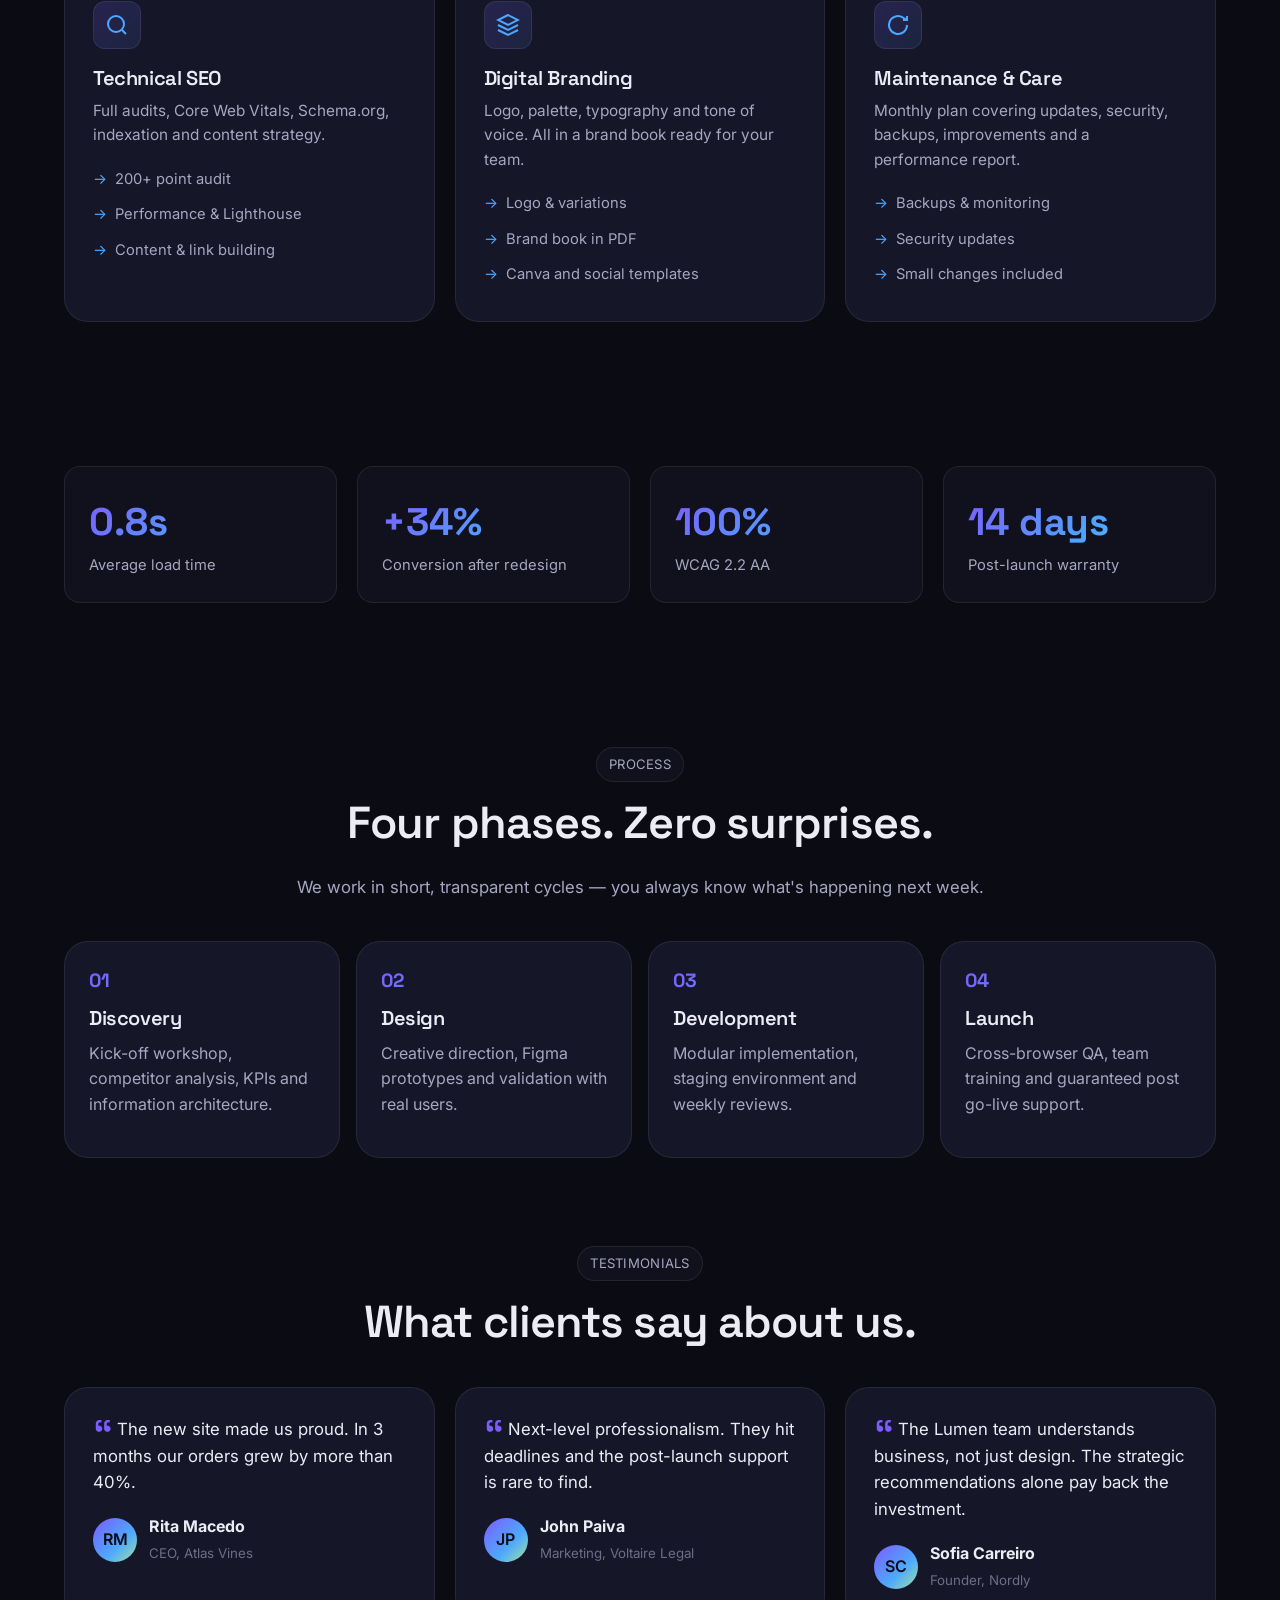
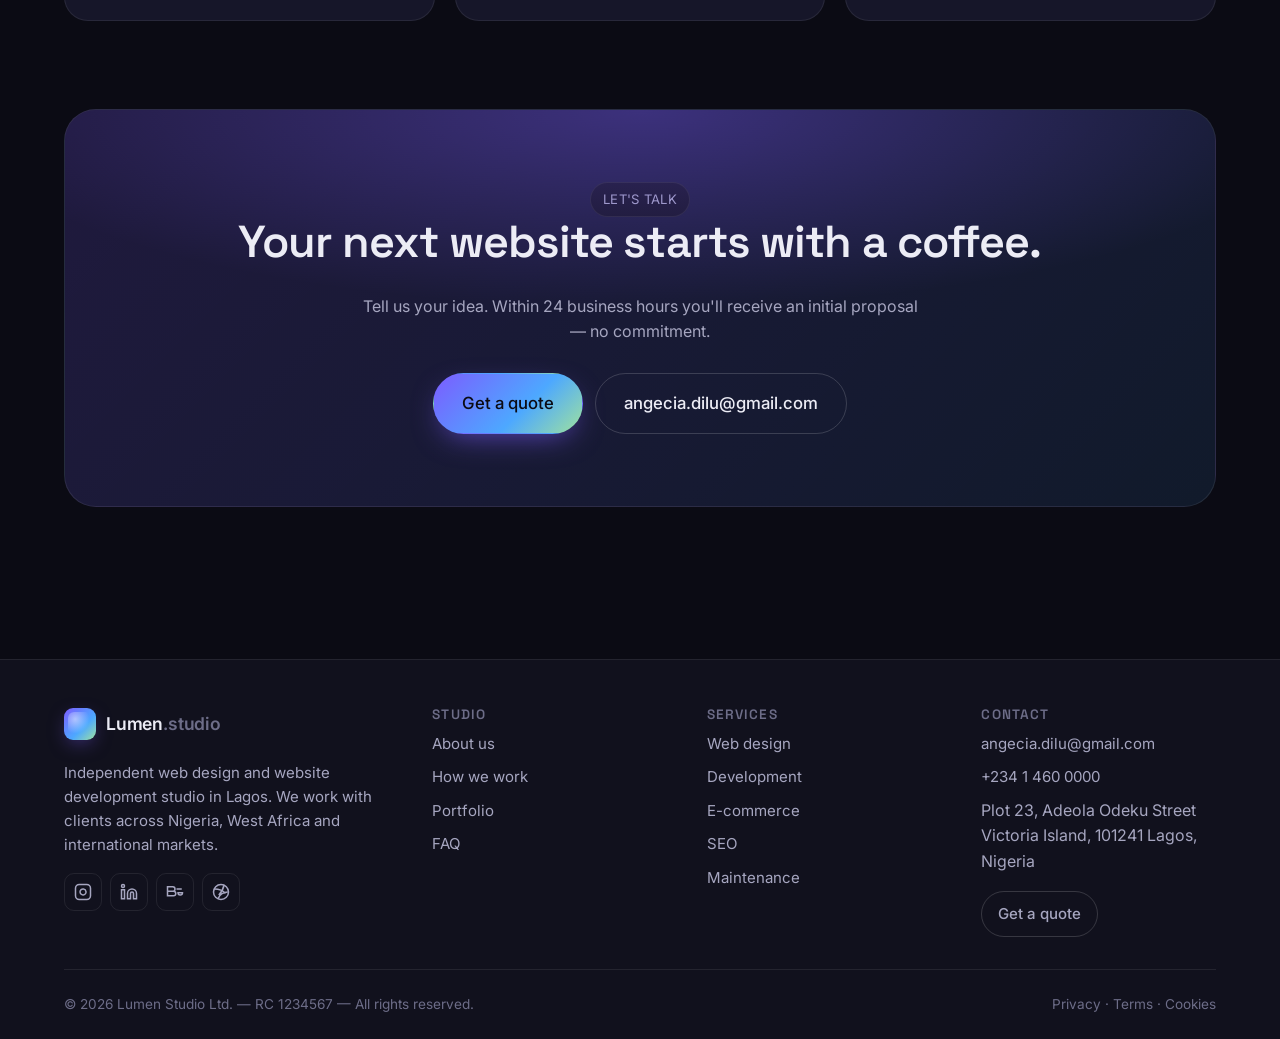
==== commit dc84ecb5: "Translate site to English and tighten section padding - Translate all 12 pages (home, services, proc" ====
--- a/index.html
+++ b/index.html
@@ -1,11 +1,11 @@
 <!DOCTYPE html>
-<html lang="pt-PT">
+<html lang="en">
 <head>
   <meta charset="UTF-8">
   <meta name="viewport" content="width=device-width, initial-scale=1.0">
-  <title>Lumen Studio — Web Design e Criação de Websites</title>
-  <meta name="description" content="Estúdio de web design e desenvolvimento focado em websites rápidos, acessíveis e que convertem. Branding, e-commerce, SEO técnico e manutenção contínua.">
-  <meta name="keywords" content="web design, criação de websites, desenvolvimento web, e-commerce, SEO, design responsivo, Nigeria, Lagos">
+  <title>Lumen Studio — Web Design & Website Development</title>
+  <meta name="description" content="A web design and development studio focused on fast, accessible websites that convert. Branding, e-commerce, technical SEO and ongoing care.">
+  <meta name="keywords" content="web design, website development, web development, e-commerce, SEO, responsive design, Nigeria, Lagos">
   <meta name="author" content="Lumen Studio">
   <meta name="robots" content="index, follow">
   <meta name="theme-color" content="#0b0b14">
@@ -15,8 +15,8 @@
 
   <!-- Open Graph -->
   <meta property="og:type" content="website">
-  <meta property="og:title" content="Lumen Studio — Web Design e Criação de Websites">
-  <meta property="og:description" content="Websites rápidos, acessíveis e com conversão acima da média. Lagos, Nigeria.">
+  <meta property="og:title" content="Lumen Studio — Web Design & Website Development">
+  <meta property="og:description" content="Fast, accessible websites with above-average conversion rates. Lagos, Nigeria.">
   <meta property="og:url" content="https://www.lumen.studio/">
   <meta property="og:image" content="https://www.lumen.studio/assets/img/og.png">
   <meta name="twitter:card" content="summary_large_image">
@@ -42,36 +42,36 @@
       "postalCode": "101241",
       "addressCountry": "NG"
     },
-    "areaServed": ["Nigeria", "West Africa", "Internacional"],
+    "areaServed": ["Nigeria", "West Africa", "International"],
     "sameAs": ["https://www.linkedin.com/", "https://www.behance.net/", "https://dribbble.com/"]
   }
   </script>
 </head>
 <body>
-  <a class="skip" href="#main">Saltar para o conteúdo</a>
+  <a class="skip" href="#main">Skip to content</a>
 
   <header class="site-header">
     <div class="container">
-      <a href="index.html" class="brand" aria-label="Lumen Studio — início">
+      <a href="index.html" class="brand" aria-label="Lumen Studio — home">
         <span class="brand-mark" aria-hidden="true"></span>
         <span>Lumen<span class="muted">.studio</span></span>
       </a>
-      <nav class="nav" aria-label="Navegação principal">
-        <a href="index.html">Início</a>
-        <a href="servicos.html">Serviços</a>
-        <a href="processo.html">Processo</a>
-        <a href="portfolio.html">Portfólio</a>
-        <a href="precos.html">Preços</a>
-        <a href="sobre.html">Sobre</a>
+      <nav class="nav" aria-label="Main navigation">
+        <a href="index.html">Home</a>
+        <a href="servicos.html">Services</a>
+        <a href="processo.html">Process</a>
+        <a href="portfolio.html">Portfolio</a>
+        <a href="precos.html">Pricing</a>
+        <a href="sobre.html">About</a>
         <a href="faq.html">FAQ</a>
-        <a href="contacto.html">Contacto</a>
+        <a href="contacto.html">Contact</a>
       </nav>
       <div class="nav-actions">
-        <button class="theme-toggle" data-theme-toggle aria-label="Alternar tema claro/escuro" title="Alternar tema">
+        <button class="theme-toggle" data-theme-toggle aria-label="Toggle light/dark theme" title="Toggle theme">
           <svg width="18" height="18" viewBox="0 0 24 24" fill="none" stroke="currentColor" stroke-width="2" stroke-linecap="round" stroke-linejoin="round"><circle cx="12" cy="12" r="4"/><path d="M12 2v2M12 20v2M4.93 4.93l1.41 1.41M17.66 17.66l1.41 1.41M2 12h2M20 12h2M4.93 19.07l1.41-1.41M17.66 6.34l1.41-1.41"/></svg>
         </button>
-        <a href="contacto.html" class="btn btn-primary btn-sm">Pedir orçamento</a>
-        <button class="menu-toggle" data-menu-toggle aria-label="Abrir menu">
+        <a href="contacto.html" class="btn btn-primary btn-sm">Get a quote</a>
+        <button class="menu-toggle" data-menu-toggle aria-label="Open menu">
           <svg width="20" height="20" viewBox="0 0 24 24" fill="none" stroke="currentColor" stroke-width="2" stroke-linecap="round"><path d="M3 6h18M3 12h18M3 18h18"/></svg>
         </button>
       </div>
@@ -83,18 +83,18 @@
     <section class="hero">
       <div class="container hero-grid">
         <div class="reveal">
-          <span class="eyebrow"><i class="dot"></i> Aceitando 3 projetos para Q3 2026</span>
-          <h1>Websites que <span>iluminam</span> negócios sérios.</h1>
-          <p class="lead">Somos um estúdio independente de web design e desenvolvimento focado em performance, acessibilidade e taxa de conversão. Construímos sites que carregam em menos de um segundo, são bem indexados pelo Google e contam a história da sua marca.</p>
+          <span class="eyebrow"><i class="dot"></i> Booking 3 projects for Q3 2026</span>
+          <h1>Websites that <span>light up</span> serious businesses.</h1>
+          <p class="lead">We are an independent web design and development studio focused on performance, accessibility and conversion. We build sites that load in under a second, rank well on Google and tell your brand's story with clarity.</p>
           <div class="hero-cta">
-            <a href="contacto.html" class="btn btn-primary btn-lg">Começar projeto →</a>
-            <a href="portfolio.html" class="btn btn-ghost btn-lg">Ver portfólio</a>
+            <a href="contacto.html" class="btn btn-primary btn-lg">Start a project →</a>
+            <a href="portfolio.html" class="btn btn-ghost btn-lg">View portfolio</a>
           </div>
           <div class="hero-meta">
-            <div><strong>120+</strong><span>Projetos entregues</span></div>
-            <div><strong>4.9/5</strong><span>Avaliação média</span></div>
-            <div><strong>98</strong><span>PageSpeed médio</span></div>
-            <div><strong>9 anos</strong><span>De estúdio</span></div>
+            <div><strong>120+</strong><span>Projects delivered</span></div>
+            <div><strong>4.9/5</strong><span>Average rating</span></div>
+            <div><strong>98</strong><span>Average PageSpeed</span></div>
+            <div><strong>9 years</strong><span>In business</span></div>
           </div>
         </div>
         <div class="hero-art reveal" aria-hidden="true">
@@ -114,22 +114,22 @@
     </section>
 
     <!-- LOGOS -->
-    <section class="logos" aria-label="Clientes">
+    <section class="logos" aria-label="Clients">
       <div class="logos-track">
-        <span>NORDLY</span><span>Marés Café</span><span>Voltaire Legal</span><span>Atlas Vinhos</span>
-        <span>Helena & Sá</span><span>Pinhal Bio</span><span>Studio Krivt</span><span>Câmara Saúde</span>
-        <span>NORDLY</span><span>Marés Café</span><span>Voltaire Legal</span><span>Atlas Vinhos</span>
-        <span>Helena & Sá</span><span>Pinhal Bio</span><span>Studio Krivt</span><span>Câmara Saúde</span>
-      </div>
-    </section>
-
-    <!-- SERVIÇOS -->
+        <span>NORDLY</span><span>Marés Café</span><span>Voltaire Legal</span><span>Atlas Vines</span>
+        <span>Helena & Sá</span><span>Pinhal Bio</span><span>Studio Krivt</span><span>Câmara Health</span>
+        <span>NORDLY</span><span>Marés Café</span><span>Voltaire Legal</span><span>Atlas Vines</span>
+        <span>Helena & Sá</span><span>Pinhal Bio</span><span>Studio Krivt</span><span>Câmara Health</span>
+      </div>
+    </section>
+
+    <!-- SERVICES -->
     <section class="section">
       <div class="container">
         <div class="section-head reveal">
-          <span class="eyebrow">Serviços</span>
-          <h2>Tudo o que precisa para uma presença digital de excelência.</h2>
-          <p>Desde a primeira ideia ao SEO técnico, passando pela manutenção mensal — somos um único parceiro responsável.</p>
+          <span class="eyebrow">Services</span>
+          <h2>Everything you need for a first-class digital presence.</h2>
+          <p>From the first idea to technical SEO and ongoing maintenance — one accountable partner.</p>
         </div>
         <div class="cards cols-3">
           <article class="card reveal">
@@ -137,48 +137,48 @@
               <svg width="24" height="24" viewBox="0 0 24 24" fill="none" stroke="currentColor" stroke-width="2"><rect x="3" y="3" width="18" height="18" rx="3"/><path d="M3 9h18M9 21V9"/></svg>
             </div>
             <h3>Web Design & UI</h3>
-            <p>Identidade visual digital, design system, wireframes e protótipos navegáveis no Figma.</p>
-            <ul><li>Pesquisa e benchmarks</li><li>Wireframes & UX</li><li>Design system completo</li></ul>
+            <p>Digital identity, design systems, wireframes and clickable Figma prototypes.</p>
+            <ul><li>Research and benchmarks</li><li>Wireframes & UX</li><li>Complete design system</li></ul>
           </article>
           <article class="card reveal">
             <div class="icon" aria-hidden="true">
               <svg width="24" height="24" viewBox="0 0 24 24" fill="none" stroke="currentColor" stroke-width="2"><path d="M16 18l6-6-6-6M8 6L2 12l6 6"/></svg>
             </div>
-            <h3>Desenvolvimento Web</h3>
-            <p>Sites estáticos rápidos, headless CMS e aplicações com Next.js, Astro e WordPress moderno.</p>
-            <ul><li>HTML, CSS, JS limpo</li><li>Headless CMS (Sanity, Strapi)</li><li>CI/CD e Vercel/Netlify</li></ul>
+            <h3>Web Development</h3>
+            <p>Fast static sites, headless CMS and applications built with Next.js, Astro and modern WordPress.</p>
+            <ul><li>Clean HTML, CSS, JS</li><li>Headless CMS (Sanity, Strapi)</li><li>CI/CD on Vercel/Netlify</li></ul>
           </article>
           <article class="card reveal">
             <div class="icon" aria-hidden="true">
               <svg width="24" height="24" viewBox="0 0 24 24" fill="none" stroke="currentColor" stroke-width="2"><circle cx="9" cy="21" r="1"/><circle cx="20" cy="21" r="1"/><path d="M1 1h4l2.7 13.4a2 2 0 0 0 2 1.6h9.7a2 2 0 0 0 2-1.6L23 6H6"/></svg>
             </div>
             <h3>E-commerce</h3>
-            <p>Lojas com Shopify, WooCommerce ou stack à medida — checkout otimizado e analítica de funil.</p>
-            <ul><li>Shopify Plus & WooCommerce</li><li>Pagamentos PT (MB Way, MULTIBANCO)</li><li>Otimização de checkout</li></ul>
+            <p>Shopify, WooCommerce or custom stacks — optimised checkout and funnel analytics.</p>
+            <ul><li>Shopify Plus & WooCommerce</li><li>Local payments (Paystack, Flutterwave)</li><li>Checkout optimisation</li></ul>
           </article>
           <article class="card reveal">
             <div class="icon" aria-hidden="true">
               <svg width="24" height="24" viewBox="0 0 24 24" fill="none" stroke="currentColor" stroke-width="2"><circle cx="11" cy="11" r="8"/><path d="m21 21-4.3-4.3"/></svg>
             </div>
-            <h3>SEO Técnico</h3>
-            <p>Auditorias completas, Core Web Vitals, Schema.org, indexação e estratégia de conteúdo.</p>
-            <ul><li>Auditoria 200+ pontos</li><li>Performance & Lighthouse</li><li>Conteúdo & link building</li></ul>
+            <h3>Technical SEO</h3>
+            <p>Full audits, Core Web Vitals, Schema.org, indexation and content strategy.</p>
+            <ul><li>200+ point audit</li><li>Performance & Lighthouse</li><li>Content & link building</li></ul>
           </article>
           <article class="card reveal">
             <div class="icon" aria-hidden="true">
               <svg width="24" height="24" viewBox="0 0 24 24" fill="none" stroke="currentColor" stroke-width="2"><path d="M12 2 2 7l10 5 10-5-10-5zM2 17l10 5 10-5M2 12l10 5 10-5"/></svg>
             </div>
-            <h3>Branding Digital</h3>
-            <p>Logo, paleta, tipografia e tom de voz. Tudo num brandbook pronto para a sua equipa.</p>
-            <ul><li>Logotipo & variações</li><li>Brandbook em PDF</li><li>Templates Canva e redes</li></ul>
+            <h3>Digital Branding</h3>
+            <p>Logo, palette, typography and tone of voice. All in a brand book ready for your team.</p>
+            <ul><li>Logo & variations</li><li>Brand book in PDF</li><li>Canva and social templates</li></ul>
           </article>
           <article class="card reveal">
             <div class="icon" aria-hidden="true">
               <svg width="24" height="24" viewBox="0 0 24 24" fill="none" stroke="currentColor" stroke-width="2"><path d="M21 12a9 9 0 1 1-3-6.7L21 7"/><path d="M21 3v4h-4"/></svg>
             </div>
-            <h3>Manutenção & Care</h3>
-            <p>Plano mensal de atualizações, segurança, backups, melhorias e relatório de performance.</p>
-            <ul><li>Backups & monitorização</li><li>Atualizações de segurança</li><li>Pequenas alterações incluídas</li></ul>
+            <h3>Maintenance & Care</h3>
+            <p>Monthly plan covering updates, security, backups, improvements and a performance report.</p>
+            <ul><li>Backups & monitoring</li><li>Security updates</li><li>Small changes included</li></ul>
           </article>
         </div>
       </div>
@@ -188,61 +188,61 @@
     <section class="section-tight">
       <div class="container">
         <div class="stats reveal">
-          <div class="stat"><strong>0.8s</strong><span>Tempo médio de carregamento</span></div>
-          <div class="stat"><strong>+34%</strong><span>Conversão pós-redesign</span></div>
+          <div class="stat"><strong>0.8s</strong><span>Average load time</span></div>
+          <div class="stat"><strong>+34%</strong><span>Conversion after redesign</span></div>
           <div class="stat"><strong>100%</strong><span>WCAG 2.2 AA</span></div>
-          <div class="stat"><strong>14 dias</strong><span>De garantia pós-launch</span></div>
-        </div>
-      </div>
-    </section>
-
-    <!-- PROCESSO -->
+          <div class="stat"><strong>14 days</strong><span>Post-launch warranty</span></div>
+        </div>
+      </div>
+    </section>
+
+    <!-- PROCESS -->
     <section class="section">
       <div class="container">
         <div class="section-head reveal">
-          <span class="eyebrow">Processo</span>
-          <h2>Quatro fases. Zero surpresas.</h2>
-          <p>Trabalhamos em ciclos curtos e transparentes — sabe sempre o que vai acontecer na próxima semana.</p>
+          <span class="eyebrow">Process</span>
+          <h2>Four phases. Zero surprises.</h2>
+          <p>We work in short, transparent cycles — you always know what's happening next week.</p>
         </div>
         <div class="process">
           <div class="process-step reveal">
-            <h3>Descoberta</h3>
-            <p>Workshop inicial, análise de concorrência, KPIs e arquitetura da informação.</p>
+            <h3>Discovery</h3>
+            <p>Kick-off workshop, competitor analysis, KPIs and information architecture.</p>
           </div>
           <div class="process-step reveal">
             <h3>Design</h3>
-            <p>Direção criativa, protótipos no Figma e validação com utilizadores reais.</p>
+            <p>Creative direction, Figma prototypes and validation with real users.</p>
           </div>
           <div class="process-step reveal">
-            <h3>Desenvolvimento</h3>
-            <p>Implementação modular, ambiente de staging e revisão semanal.</p>
+            <h3>Development</h3>
+            <p>Modular implementation, staging environment and weekly reviews.</p>
           </div>
           <div class="process-step reveal">
-            <h3>Lançamento</h3>
-            <p>QA cross-browser, formação da equipa e suporte garantido pós-go-live.</p>
-          </div>
-        </div>
-      </div>
-    </section>
-
-    <!-- TESTEMUNHOS -->
+            <h3>Launch</h3>
+            <p>Cross-browser QA, team training and guaranteed post go-live support.</p>
+          </div>
+        </div>
+      </div>
+    </section>
+
+    <!-- TESTIMONIALS -->
     <section class="section">
       <div class="container">
         <div class="section-head reveal">
-          <span class="eyebrow">Testemunhos</span>
-          <h2>Aquilo que dizem sobre nós.</h2>
+          <span class="eyebrow">Testimonials</span>
+          <h2>What clients say about us.</h2>
         </div>
         <div class="cards cols-3">
           <div class="testimonial reveal">
-            <blockquote>O novo site deixou-nos orgulhosos. Em 3 meses, aumentámos os pedidos em mais de 40%.</blockquote>
-            <div class="author"><span class="avatar">RM</span><div><strong>Rita Macedo</strong><br><small>CEO, Atlas Vinhos</small></div></div>
+            <blockquote>The new site made us proud. In 3 months our orders grew by more than 40%.</blockquote>
+            <div class="author"><span class="avatar">RM</span><div><strong>Rita Macedo</strong><br><small>CEO, Atlas Vines</small></div></div>
           </div>
           <div class="testimonial reveal">
-            <blockquote>Profissionalismo de outro nível. Cumpriram prazos e o suporte pós-lançamento é raro de encontrar.</blockquote>
-            <div class="author"><span class="avatar">JP</span><div><strong>João Paiva</strong><br><small>Marketing, Voltaire Legal</small></div></div>
+            <blockquote>Next-level professionalism. They hit deadlines and the post-launch support is rare to find.</blockquote>
+            <div class="author"><span class="avatar">JP</span><div><strong>John Paiva</strong><br><small>Marketing, Voltaire Legal</small></div></div>
           </div>
           <div class="testimonial reveal">
-            <blockquote>A equipa Lumen entende negócio, não só design. As recomendações estratégicas valem o investimento.</blockquote>
+            <blockquote>The Lumen team understands business, not just design. The strategic recommendations alone pay back the investment.</blockquote>
             <div class="author"><span class="avatar">SC</span><div><strong>Sofia Carreiro</strong><br><small>Founder, Nordly</small></div></div>
           </div>
         </div>
@@ -253,11 +253,11 @@
     <section class="section">
       <div class="container">
         <div class="cta-banner reveal">
-          <span class="eyebrow">Vamos falar</span>
-          <h2>O seu próximo website começa com um café.</h2>
-          <p>Conte-nos a sua ideia. Em 24h úteis recebemos-lhe uma proposta inicial sem compromisso.</p>
+          <span class="eyebrow">Let's talk</span>
+          <h2>Your next website starts with a coffee.</h2>
+          <p>Tell us your idea. Within 24 business hours you'll receive an initial proposal — no commitment.</p>
           <div class="row center">
-            <a href="contacto.html" class="btn btn-primary btn-lg">Pedir orçamento</a>
+            <a href="contacto.html" class="btn btn-primary btn-lg">Get a quote</a>
             <a href="mailto:angecia.dilu@gmail.com" class="btn btn-ghost btn-lg">angecia.dilu@gmail.com</a>
           </div>
         </div>
@@ -270,8 +270,8 @@
       <div class="footer-grid">
         <div>
           <a href="index.html" class="brand"><span class="brand-mark"></span><span>Lumen<span class="muted">.studio</span></span></a>
-          <p class="dim" style="margin-top:14px;">Estúdio independente de web design e criação de websites em Lagos. Trabalhamos com clientes em toda a Nigéria, África Ocidental e mercados internacionais.</p>
-          <div class="socials" aria-label="Redes sociais">
+          <p class="dim" style="margin-top:14px;">Independent web design and website development studio in Lagos. We work with clients across Nigeria, West Africa and international markets.</p>
+          <div class="socials" aria-label="Social media">
             <a href="#" aria-label="Instagram"><svg width="18" height="18" viewBox="0 0 24 24" fill="none" stroke="currentColor" stroke-width="2"><rect x="2" y="2" width="20" height="20" rx="5"/><path d="M16 11.4A4 4 0 1 1 12.6 8 4 4 0 0 1 16 11.4z"/><path d="M17.5 6.5h.01"/></svg></a>
             <a href="#" aria-label="LinkedIn"><svg width="18" height="18" viewBox="0 0 24 24" fill="none" stroke="currentColor" stroke-width="2"><path d="M16 8a6 6 0 0 1 6 6v7h-4v-7a2 2 0 0 0-4 0v7h-4v-7a6 6 0 0 1 6-6z"/><rect x="2" y="9" width="4" height="12"/><circle cx="4" cy="4" r="2"/></svg></a>
             <a href="#" aria-label="Behance"><svg width="18" height="18" viewBox="0 0 24 24" fill="none" stroke="currentColor" stroke-width="2"><path d="M2 5h7a3 3 0 0 1 0 6H2zM2 11h8a3 3 0 0 1 0 6H2zM14 8h7M16 13h6a3 3 0 0 1-6 0z"/></svg></a>
@@ -279,54 +279,53 @@
           </div>
         </div>
         <div>
-          <h4>Estúdio</h4>
+          <h4>Studio</h4>
           <ul>
-            <li><a href="sobre.html">Sobre nós</a></li>
-            <li><a href="processo.html">Como trabalhamos</a></li>
-            <li><a href="portfolio.html">Portfólio</a></li>
+            <li><a href="sobre.html">About us</a></li>
+            <li><a href="processo.html">How we work</a></li>
+            <li><a href="portfolio.html">Portfolio</a></li>
             <li><a href="faq.html">FAQ</a></li>
           </ul>
         </div>
         <div>
-          <h4>Serviços</h4>
+          <h4>Services</h4>
           <ul>
             <li><a href="servicos.html">Web design</a></li>
-            <li><a href="servicos.html">Desenvolvimento</a></li>
+            <li><a href="servicos.html">Development</a></li>
             <li><a href="servicos.html">E-commerce</a></li>
-            <li><a href="servicos.html">SEO técnico</a></li>
-            <li><a href="servicos.html">Manutenção</a></li>
+            <li><a href="servicos.html">SEO</a></li>
+            <li><a href="servicos.html">Maintenance</a></li>
           </ul>
         </div>
         <div>
-          <h4>Contacto</h4>
+          <h4>Contact</h4>
           <ul>
             <li><a href="mailto:angecia.dilu@gmail.com">angecia.dilu@gmail.com</a></li>
             <li><a href="tel:+23414600000">+234 1 460 0000</a></li>
             <li class="dim">Plot 23, Adeola Odeku Street<br>Victoria Island, 101241 Lagos, Nigeria</li>
-            <li><a href="contacto.html" class="btn btn-ghost btn-sm" style="margin-top:8px;">Pedir orçamento</a></li>
+            <li><a href="contacto.html" class="btn btn-ghost btn-sm" style="margin-top:8px;">Get a quote</a></li>
           </ul>
         </div>
       </div>
       <div class="legal-row">
-        <span>© <span data-year>2026</span> Lumen Studio Ltd. — RC 1234567 — Todos os direitos reservados.</span>
+        <span>© <span data-year>2026</span> Lumen Studio Ltd. — RC 1234567 — All rights reserved.</span>
         <span>
-          <a href="politica-privacidade.html">Privacidade</a> ·
-          <a href="termos-servico.html">Termos</a> ·
-          <a href="politica-cookies.html">Cookies</a> ·
-          <a href="https://www.livroreclamacoes.pt" target="_blank" rel="noopener">Livro de Reclamações</a>
+          <a href="politica-privacidade.html">Privacy</a> ·
+          <a href="termos-servico.html">Terms</a> ·
+          <a href="politica-cookies.html">Cookies</a>
         </span>
       </div>
     </div>
   </footer>
 
   <!-- Cookie banner -->
-  <div class="cookie-banner" data-cookie-banner role="dialog" aria-live="polite" aria-label="Aviso de cookies">
-    <h4>Usamos cookies 🍪</h4>
-    <p>Utilizamos cookies essenciais para o funcionamento e cookies analíticos (anonimizados) para melhorar a experiência. Pode escolher quais aceitar. Saiba mais em <a href="politica-cookies.html">Política de Cookies</a>.</p>
+  <div class="cookie-banner" data-cookie-banner role="dialog" aria-live="polite" aria-label="Cookie notice">
+    <h4>We use cookies 🍪</h4>
+    <p>We use essential cookies for the site to work and (anonymous) analytics cookies to improve the experience. You choose what to accept. Read more in our <a href="politica-cookies.html">Cookie Policy</a>.</p>
     <div class="actions">
-      <button class="btn btn-primary" data-cookie-action="accept-all">Aceitar todos</button>
-      <button class="btn btn-ghost" data-cookie-action="essential">Apenas essenciais</button>
-      <a class="btn btn-ghost" href="politica-cookies.html">Personalizar</a>
+      <button class="btn btn-primary" data-cookie-action="accept-all">Accept all</button>
+      <button class="btn btn-ghost" data-cookie-action="essential">Essential only</button>
+      <a class="btn btn-ghost" href="politica-cookies.html">Customise</a>
     </div>
   </div>
 
--- a/assets/css/styles.css
+++ b/assets/css/styles.css
@@ -77,8 +77,9 @@
 p { margin: 0 0 1em; color: var(--text-dim); }
 
 .container { max-width: var(--container); margin: 0 auto; padding: 0 24px; }
-.section { padding: clamp(64px, 10vw, 120px) 0; }
-.section-tight { padding: clamp(48px, 7vw, 80px) 0; }
+.section { padding: clamp(56px, 7vw, 88px) 0; }
+.section-tight { padding: clamp(36px, 5vw, 56px) 0; }
+.section + .section { padding-top: 0; }
 
 /* Header */
 .site-header {
@@ -154,7 +155,7 @@
 /* Hero */
 .hero {
   position: relative;
-  padding: clamp(60px, 8vw, 110px) 0 clamp(40px, 6vw, 80px);
+  padding: clamp(48px, 6vw, 80px) 0 clamp(32px, 4vw, 56px);
   overflow: hidden;
 }
 .hero::before {
@@ -222,7 +223,7 @@
 @keyframes scroll { 0% { transform: translateX(0); } 100% { transform: translateX(-50%); } }
 
 /* Section header */
-.section-head { text-align: center; max-width: 720px; margin: 0 auto 56px; }
+.section-head { text-align: center; max-width: 720px; margin: 0 auto 40px; }
 .section-head .eyebrow { margin-bottom: 16px; }
 .section-head p { color: var(--text-dim); font-size: 1.05rem; }
 
@@ -238,10 +239,11 @@
   background: var(--bg-elev);
   border: 1px solid var(--line);
   border-radius: var(--radius-lg);
-  padding: 28px;
+  padding: 24px;
   transition: transform .25s var(--ease), border-color .25s, box-shadow .25s;
   position: relative; overflow: hidden;
 }
+@media (min-width: 880px) { .card { padding: 28px; } }
 .card:hover { transform: translateY(-4px); border-color: var(--line-strong); box-shadow: var(--shadow-md); }
 .card .icon {
   width: 48px; height: 48px; border-radius: 12px;
@@ -286,8 +288,9 @@
 @media (max-width: 980px) { .pricing { grid-template-columns: 1fr; } }
 .plan {
   border: 1px solid var(--line); border-radius: var(--radius-lg);
-  padding: 32px; background: var(--bg-elev); display: flex; flex-direction: column;
-}
+  padding: 28px; background: var(--bg-elev); display: flex; flex-direction: column;
+}
+@media (min-width: 880px) { .plan { padding: 32px; } }
 .plan.featured { background: var(--grad-soft); border-color: rgba(124,92,255,0.4); position: relative; }
 .plan.featured::after {
   content: "Mais popular"; position: absolute; top: 16px; right: 16px;
@@ -337,7 +340,7 @@
 /* Testimonials */
 .testimonial {
   background: var(--bg-elev); border: 1px solid var(--line);
-  padding: 32px; border-radius: var(--radius-lg);
+  padding: 28px; border-radius: var(--radius-lg);
 }
 .testimonial blockquote { margin: 0 0 18px; font-size: 1.05rem; color: var(--text); line-height: 1.6; }
 .testimonial blockquote::before { content: "“"; font-size: 3rem; color: var(--primary); line-height: 0; vertical-align: -0.4em; margin-right: 4px; font-family: 'Space Grotesk', sans-serif; }
@@ -388,9 +391,9 @@
 }
 
 /* Page header (inner pages) */
-.page-head { padding: clamp(60px, 8vw, 100px) 0 40px; }
+.page-head { padding: clamp(48px, 6vw, 72px) 0 24px; }
 .page-head .eyebrow { margin-bottom: 14px; }
-.page-head h1 { max-width: 18ch; }
+.page-head h1 { max-width: 18ch; margin-bottom: .4em; }
 .page-head p { max-width: 56ch; color: var(--text-dim); font-size: 1.1rem; }
 
 /* FAQ */
@@ -434,12 +437,12 @@
 .site-footer {
   border-top: 1px solid var(--line);
   background: var(--bg-soft);
-  padding: 60px 0 28px;
-  margin-top: 80px;
+  padding: 48px 0 24px;
+  margin-top: 64px;
 }
 .footer-grid {
   display: grid; grid-template-columns: 1.4fr 1fr 1fr 1fr; gap: 40px;
-  margin-bottom: 40px;
+  margin-bottom: 32px;
 }
 @media (max-width: 880px) { .footer-grid { grid-template-columns: 1fr 1fr; } }
 @media (max-width: 540px) { .footer-grid { grid-template-columns: 1fr; } }
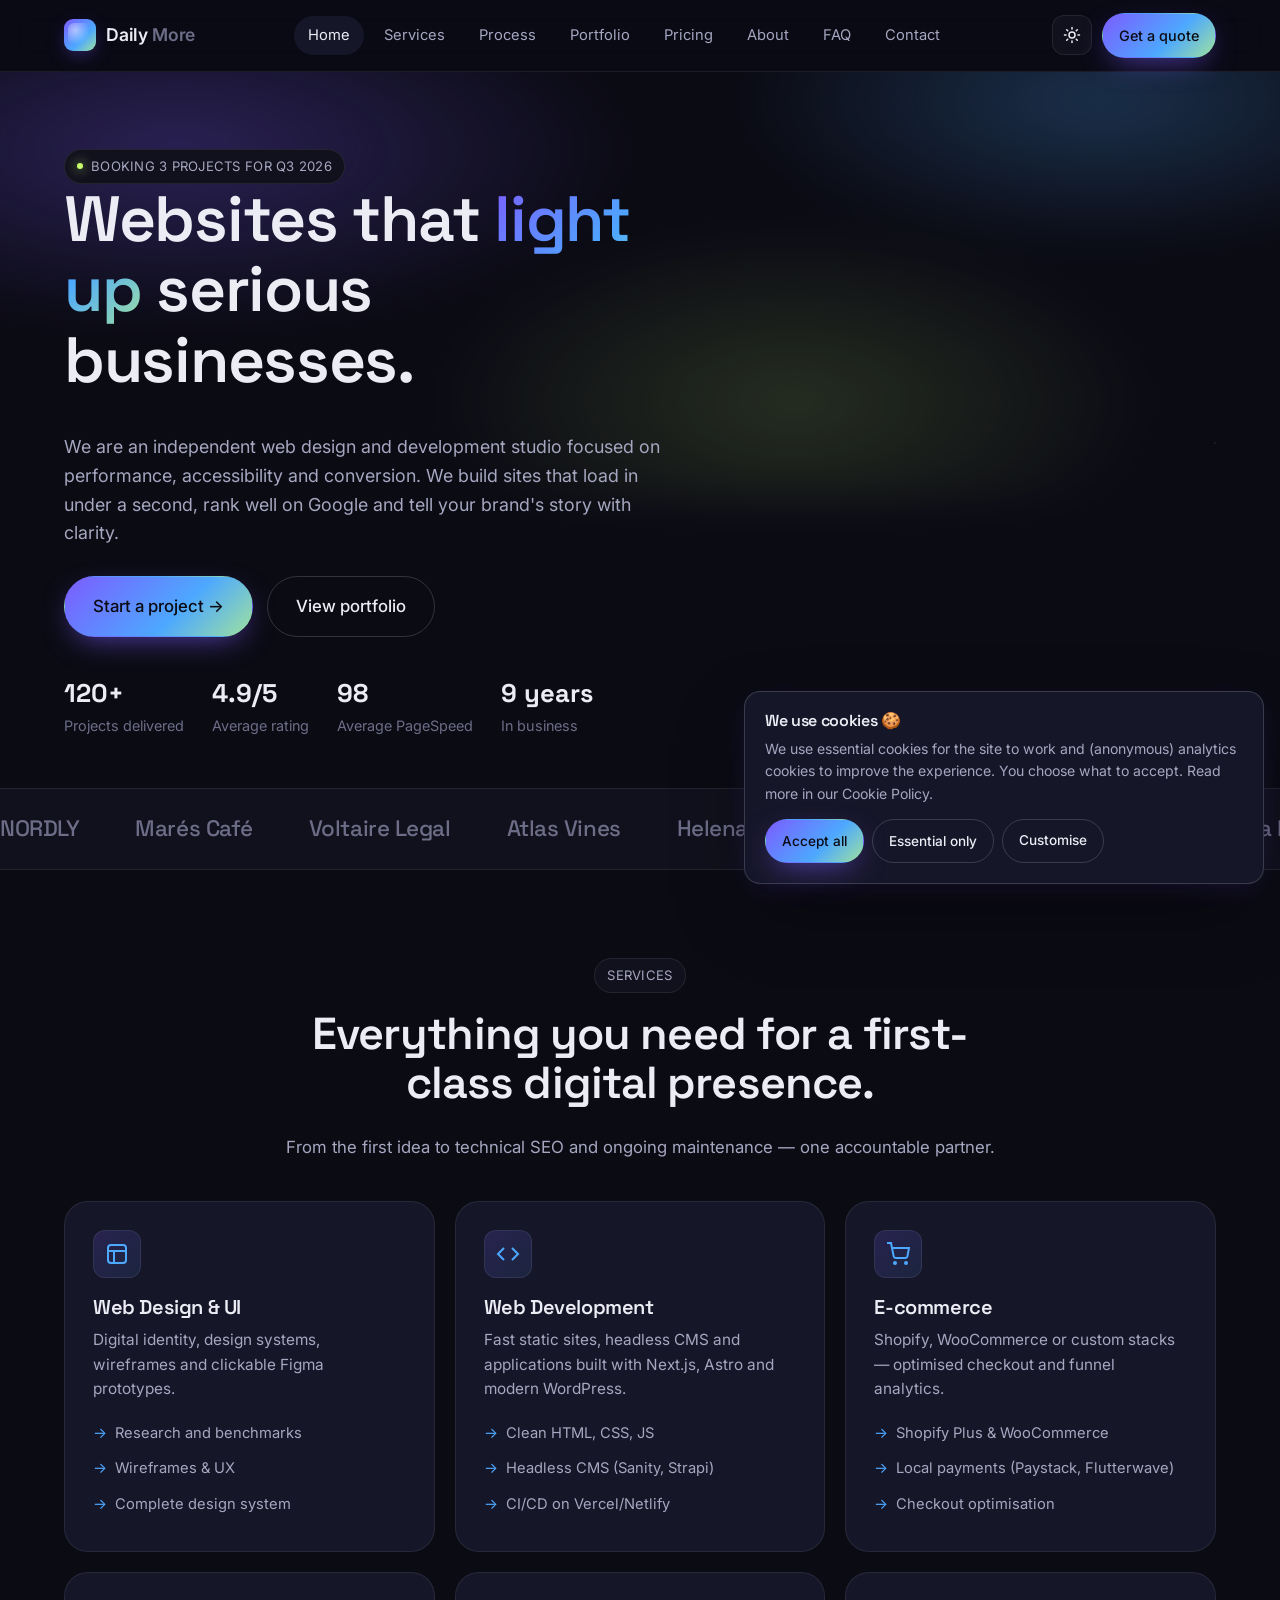
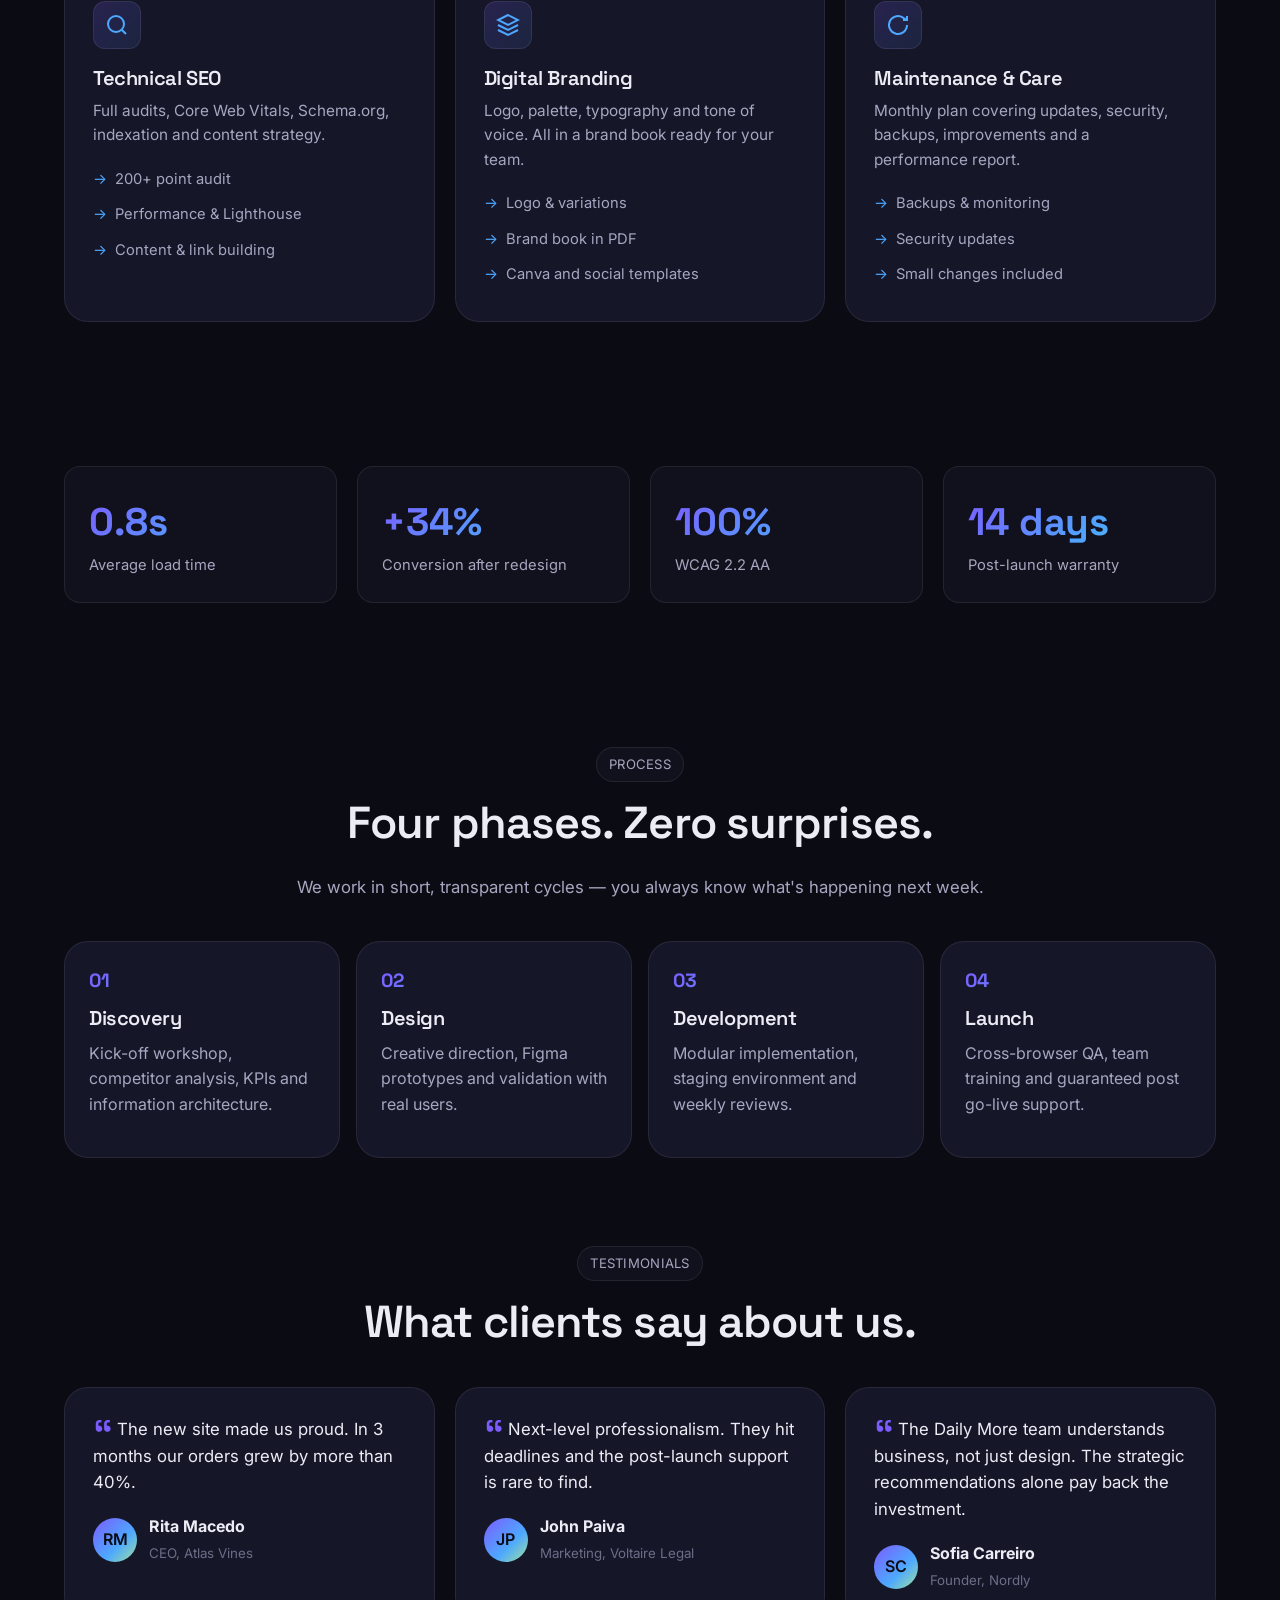
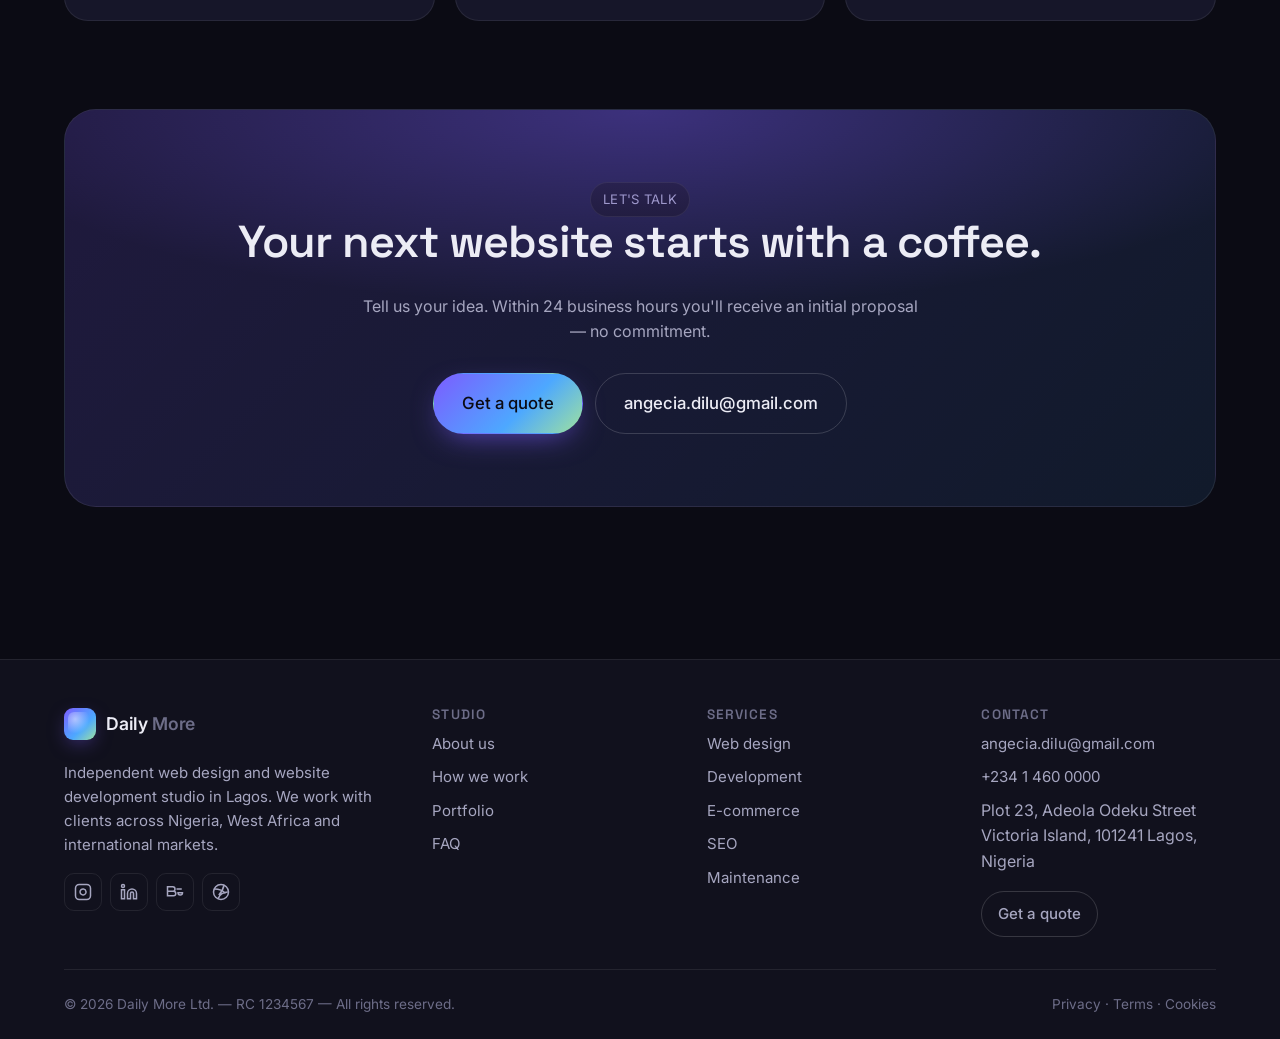
==== commit b2fc79d1: "Rename brand to Daily More and switch domain to daily-more.info - Update brand name in titles, nav, " ====
--- a/index.html
+++ b/index.html
@@ -3,22 +3,22 @@
 <head>
   <meta charset="UTF-8">
   <meta name="viewport" content="width=device-width, initial-scale=1.0">
-  <title>Lumen Studio — Web Design & Website Development</title>
+  <title>Daily More — Web Design & Website Development</title>
   <meta name="description" content="A web design and development studio focused on fast, accessible websites that convert. Branding, e-commerce, technical SEO and ongoing care.">
   <meta name="keywords" content="web design, website development, web development, e-commerce, SEO, responsive design, Nigeria, Lagos">
-  <meta name="author" content="Lumen Studio">
+  <meta name="author" content="Daily More">
   <meta name="robots" content="index, follow">
   <meta name="theme-color" content="#0b0b14">
-  <link rel="canonical" href="https://www.lumen.studio/">
+  <link rel="canonical" href="https://www.daily-more.info/">
   <link rel="icon" type="image/svg+xml" href="assets/img/favicon.svg">
   <link rel="manifest" href="manifest.webmanifest">
 
   <!-- Open Graph -->
   <meta property="og:type" content="website">
-  <meta property="og:title" content="Lumen Studio — Web Design & Website Development">
+  <meta property="og:title" content="Daily More — Web Design & Website Development">
   <meta property="og:description" content="Fast, accessible websites with above-average conversion rates. Lagos, Nigeria.">
-  <meta property="og:url" content="https://www.lumen.studio/">
-  <meta property="og:image" content="https://www.lumen.studio/assets/img/og.png">
+  <meta property="og:url" content="https://www.daily-more.info/">
+  <meta property="og:image" content="https://www.daily-more.info/assets/img/og.png">
   <meta name="twitter:card" content="summary_large_image">
 
   <link rel="preconnect" href="https://fonts.googleapis.com">
@@ -30,9 +30,9 @@
   {
     "@context": "https://schema.org",
     "@type": "ProfessionalService",
-    "name": "Lumen Studio",
-    "image": "https://www.lumen.studio/assets/img/favicon.svg",
-    "url": "https://www.lumen.studio/",
+    "name": "Daily More",
+    "image": "https://www.daily-more.info/assets/img/favicon.svg",
+    "url": "https://www.daily-more.info/",
     "telephone": "+234 1 460 0000",
     "priceRange": "$$",
     "address": {
@@ -52,9 +52,9 @@
 
   <header class="site-header">
     <div class="container">
-      <a href="index.html" class="brand" aria-label="Lumen Studio — home">
+      <a href="index.html" class="brand" aria-label="Daily More — home">
         <span class="brand-mark" aria-hidden="true"></span>
-        <span>Lumen<span class="muted">.studio</span></span>
+        <span>Daily<span class="muted"> More</span></span>
       </a>
       <nav class="nav" aria-label="Main navigation">
         <a href="index.html">Home</a>
@@ -242,7 +242,7 @@
             <div class="author"><span class="avatar">JP</span><div><strong>John Paiva</strong><br><small>Marketing, Voltaire Legal</small></div></div>
           </div>
           <div class="testimonial reveal">
-            <blockquote>The Lumen team understands business, not just design. The strategic recommendations alone pay back the investment.</blockquote>
+            <blockquote>The Daily More team understands business, not just design. The strategic recommendations alone pay back the investment.</blockquote>
             <div class="author"><span class="avatar">SC</span><div><strong>Sofia Carreiro</strong><br><small>Founder, Nordly</small></div></div>
           </div>
         </div>
@@ -269,7 +269,7 @@
     <div class="container">
       <div class="footer-grid">
         <div>
-          <a href="index.html" class="brand"><span class="brand-mark"></span><span>Lumen<span class="muted">.studio</span></span></a>
+          <a href="index.html" class="brand"><span class="brand-mark"></span><span>Daily<span class="muted"> More</span></span></a>
           <p class="dim" style="margin-top:14px;">Independent web design and website development studio in Lagos. We work with clients across Nigeria, West Africa and international markets.</p>
           <div class="socials" aria-label="Social media">
             <a href="#" aria-label="Instagram"><svg width="18" height="18" viewBox="0 0 24 24" fill="none" stroke="currentColor" stroke-width="2"><rect x="2" y="2" width="20" height="20" rx="5"/><path d="M16 11.4A4 4 0 1 1 12.6 8 4 4 0 0 1 16 11.4z"/><path d="M17.5 6.5h.01"/></svg></a>
@@ -308,7 +308,7 @@
         </div>
       </div>
       <div class="legal-row">
-        <span>© <span data-year>2026</span> Lumen Studio Ltd. — RC 1234567 — All rights reserved.</span>
+        <span>© <span data-year>2026</span> Daily More Ltd. — RC 1234567 — All rights reserved.</span>
         <span>
           <a href="politica-privacidade.html">Privacy</a> ·
           <a href="termos-servico.html">Terms</a> ·
--- a/assets/css/styles.css
+++ b/assets/css/styles.css
@@ -1,5 +1,5 @@
 /* ==========================================================================
-   Lumen Studio — Design System
+   Daily More — Design System
    ========================================================================== */
 
 :root {
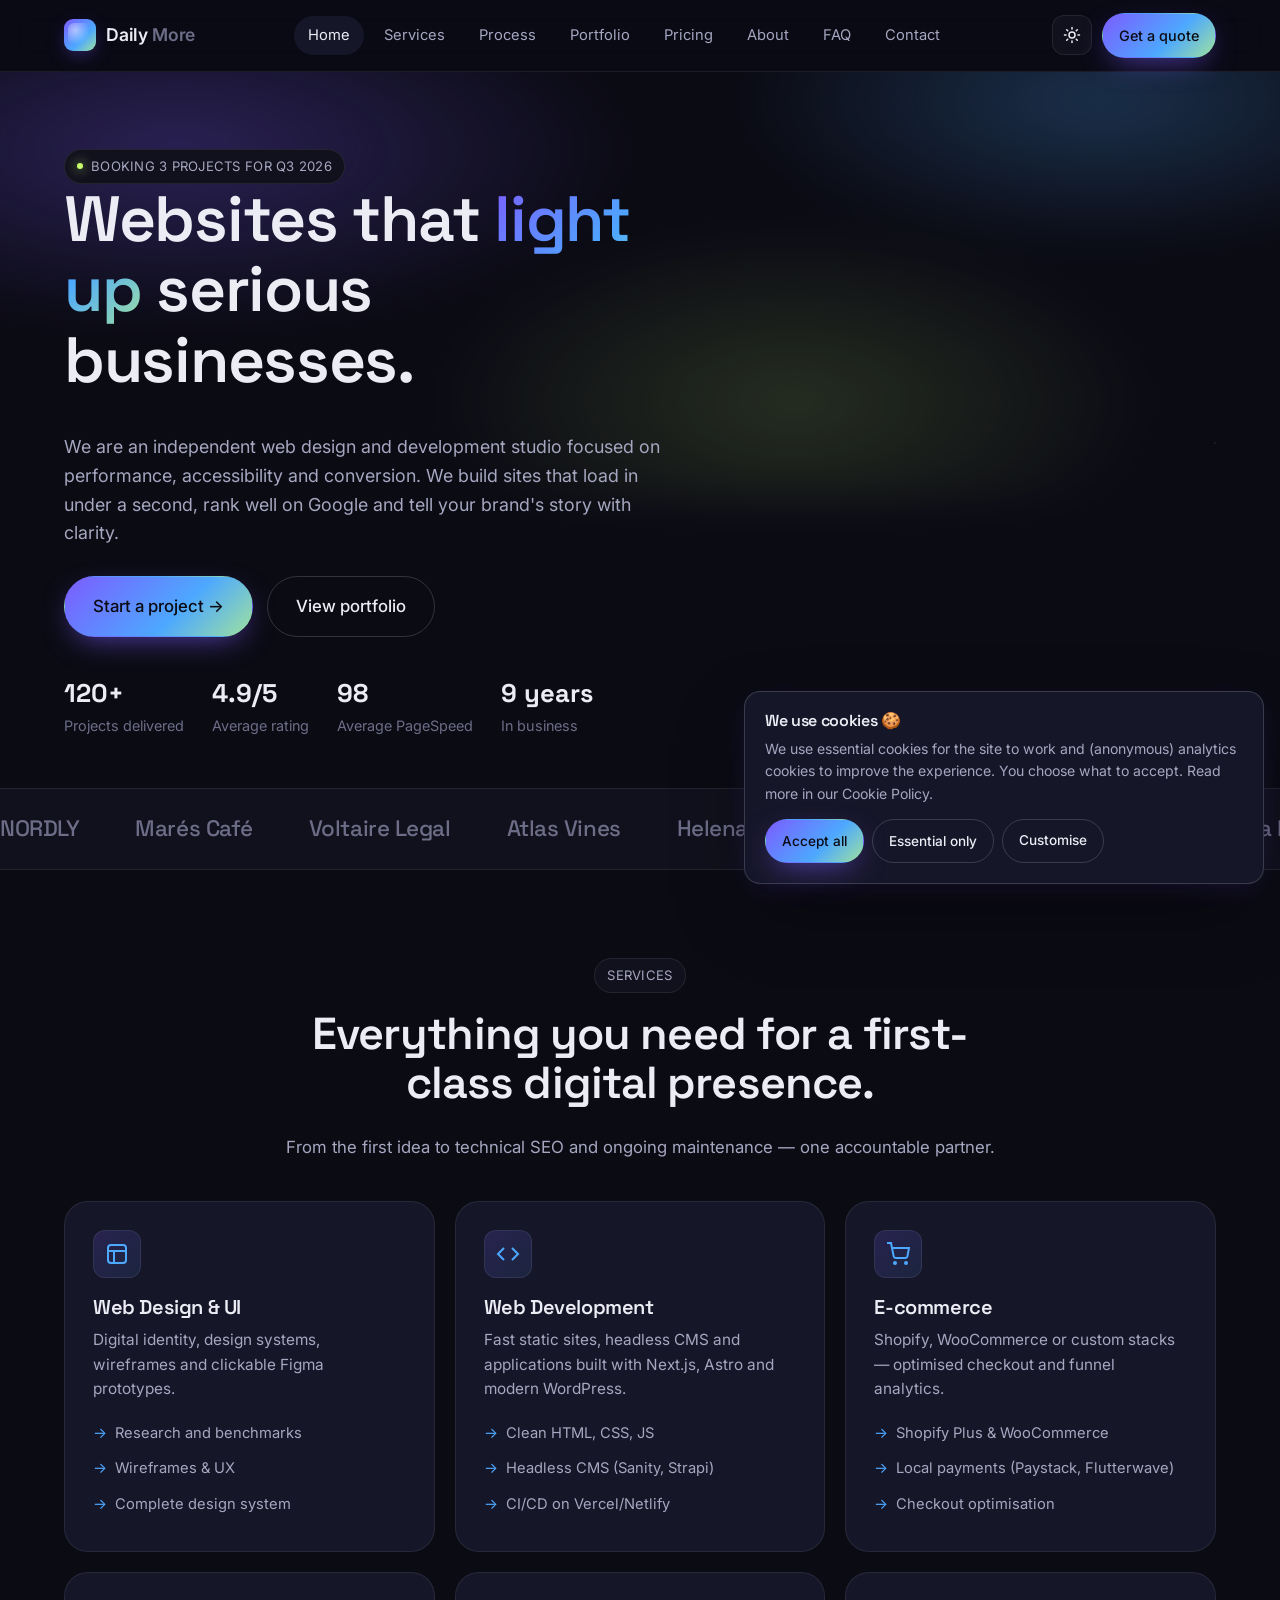
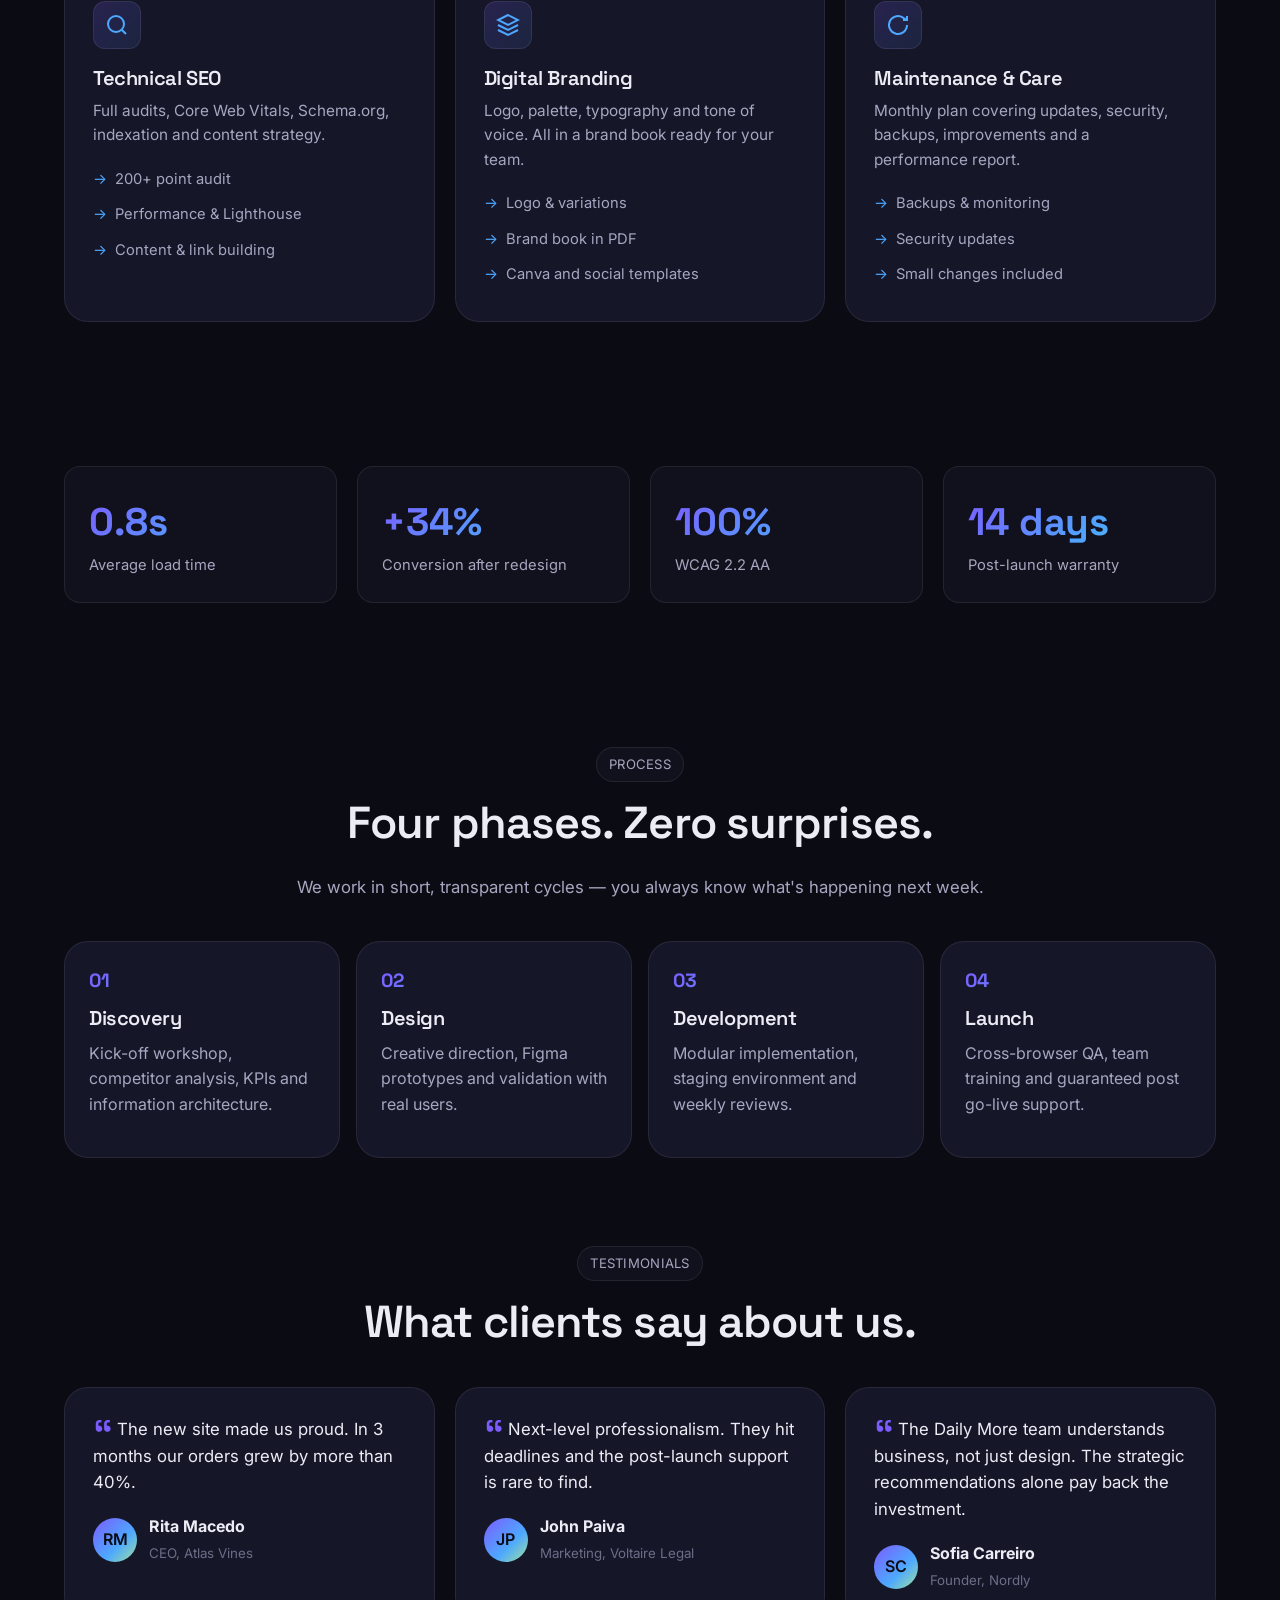
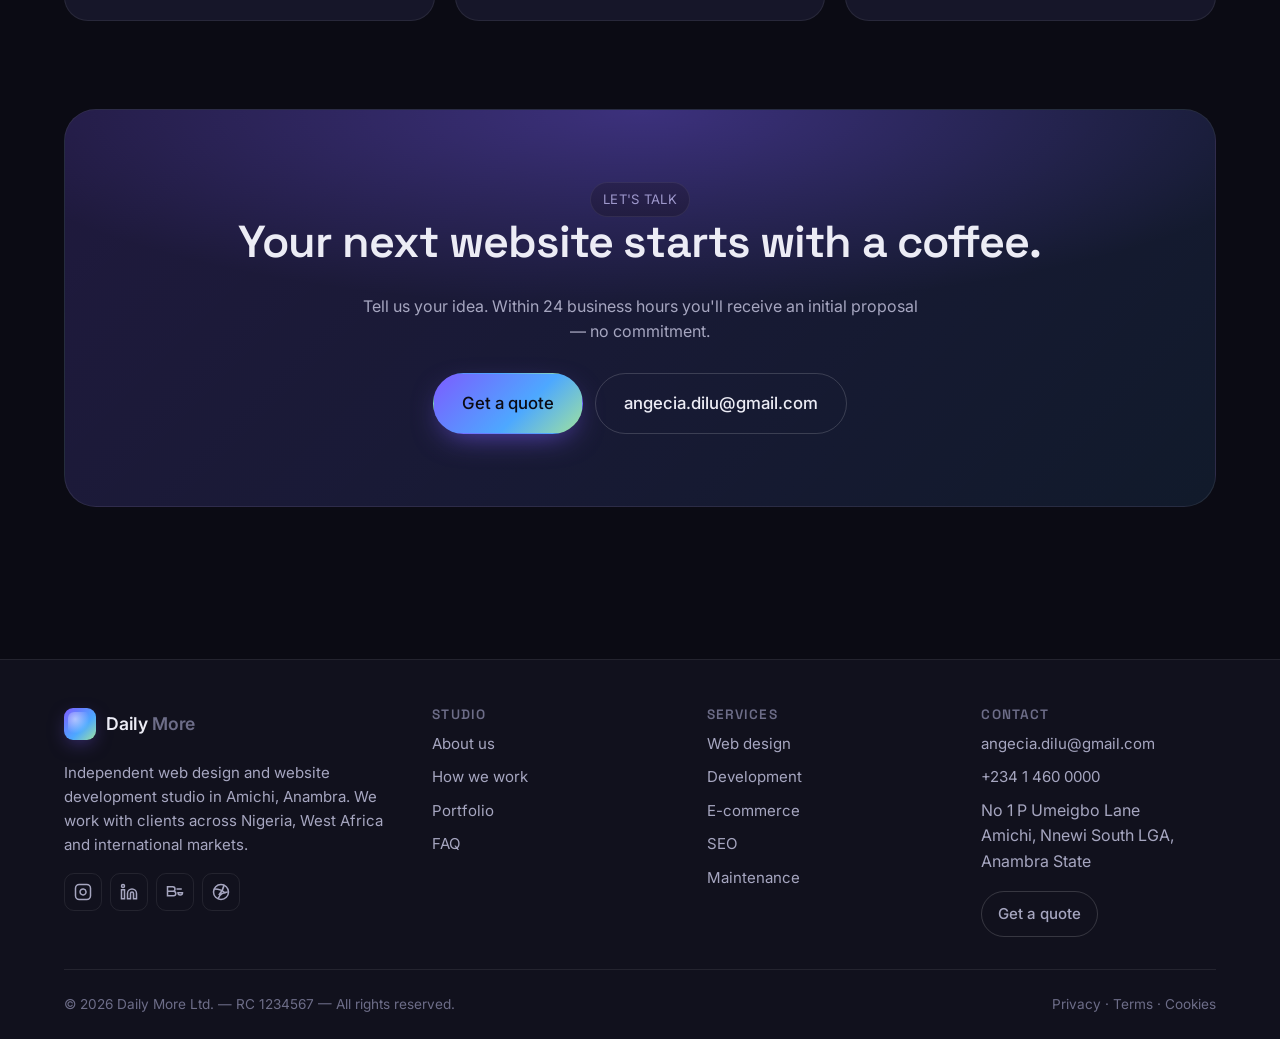
==== commit b9b8e949: "Update studio address to Amichi, Anambra State - Replace street address everywhere: No 1 P Umeigbo L" ====
--- a/index.html
+++ b/index.html
@@ -5,7 +5,7 @@
   <meta name="viewport" content="width=device-width, initial-scale=1.0">
   <title>Daily More — Web Design & Website Development</title>
   <meta name="description" content="A web design and development studio focused on fast, accessible websites that convert. Branding, e-commerce, technical SEO and ongoing care.">
-  <meta name="keywords" content="web design, website development, web development, e-commerce, SEO, responsive design, Nigeria, Lagos">
+  <meta name="keywords" content="web design, website development, web development, e-commerce, SEO, responsive design, Nigeria, Anambra, Amichi">
   <meta name="author" content="Daily More">
   <meta name="robots" content="index, follow">
   <meta name="theme-color" content="#0b0b14">
@@ -16,7 +16,7 @@
   <!-- Open Graph -->
   <meta property="og:type" content="website">
   <meta property="og:title" content="Daily More — Web Design & Website Development">
-  <meta property="og:description" content="Fast, accessible websites with above-average conversion rates. Lagos, Nigeria.">
+  <meta property="og:description" content="Fast, accessible websites with above-average conversion rates. Amichi, Anambra, Nigeria.">
   <meta property="og:url" content="https://www.daily-more.info/">
   <meta property="og:image" content="https://www.daily-more.info/assets/img/og.png">
   <meta name="twitter:card" content="summary_large_image">
@@ -37,9 +37,9 @@
     "priceRange": "$$",
     "address": {
       "@type": "PostalAddress",
-      "streetAddress": "Plot 23, Adeola Odeku Street",
-      "addressLocality": "Victoria Island, Lagos",
-      "postalCode": "101241",
+      "streetAddress": "No 1 P Umeigbo Lane",
+      "addressLocality": "Amichi, Nnewi South LGA",
+      "addressRegion": "Anambra",
       "addressCountry": "NG"
     },
     "areaServed": ["Nigeria", "West Africa", "International"],
@@ -270,7 +270,7 @@
       <div class="footer-grid">
         <div>
           <a href="index.html" class="brand"><span class="brand-mark"></span><span>Daily<span class="muted"> More</span></span></a>
-          <p class="dim" style="margin-top:14px;">Independent web design and website development studio in Lagos. We work with clients across Nigeria, West Africa and international markets.</p>
+          <p class="dim" style="margin-top:14px;">Independent web design and website development studio in Amichi, Anambra. We work with clients across Nigeria, West Africa and international markets.</p>
           <div class="socials" aria-label="Social media">
             <a href="#" aria-label="Instagram"><svg width="18" height="18" viewBox="0 0 24 24" fill="none" stroke="currentColor" stroke-width="2"><rect x="2" y="2" width="20" height="20" rx="5"/><path d="M16 11.4A4 4 0 1 1 12.6 8 4 4 0 0 1 16 11.4z"/><path d="M17.5 6.5h.01"/></svg></a>
             <a href="#" aria-label="LinkedIn"><svg width="18" height="18" viewBox="0 0 24 24" fill="none" stroke="currentColor" stroke-width="2"><path d="M16 8a6 6 0 0 1 6 6v7h-4v-7a2 2 0 0 0-4 0v7h-4v-7a6 6 0 0 1 6-6z"/><rect x="2" y="9" width="4" height="12"/><circle cx="4" cy="4" r="2"/></svg></a>
@@ -302,7 +302,7 @@
           <ul>
             <li><a href="mailto:angecia.dilu@gmail.com">angecia.dilu@gmail.com</a></li>
             <li><a href="tel:+23414600000">+234 1 460 0000</a></li>
-            <li class="dim">Plot 23, Adeola Odeku Street<br>Victoria Island, 101241 Lagos, Nigeria</li>
+            <li class="dim">No 1 P Umeigbo Lane<br>Amichi, Nnewi South LGA, Anambra State</li>
             <li><a href="contacto.html" class="btn btn-ghost btn-sm" style="margin-top:8px;">Get a quote</a></li>
           </ul>
         </div>
--- a/assets/css/styles.css
+++ b/assets/css/styles.css
@@ -293,7 +293,7 @@
 @media (min-width: 880px) { .plan { padding: 32px; } }
 .plan.featured { background: var(--grad-soft); border-color: rgba(124,92,255,0.4); position: relative; }
 .plan.featured::after {
-  content: "Mais popular"; position: absolute; top: 16px; right: 16px;
+  content: "Most popular"; position: absolute; top: 16px; right: 16px;
   background: var(--grad); color: #0b0b14; padding: 4px 10px; border-radius: 999px;
   font-size: .75rem; font-weight: 600;
 }
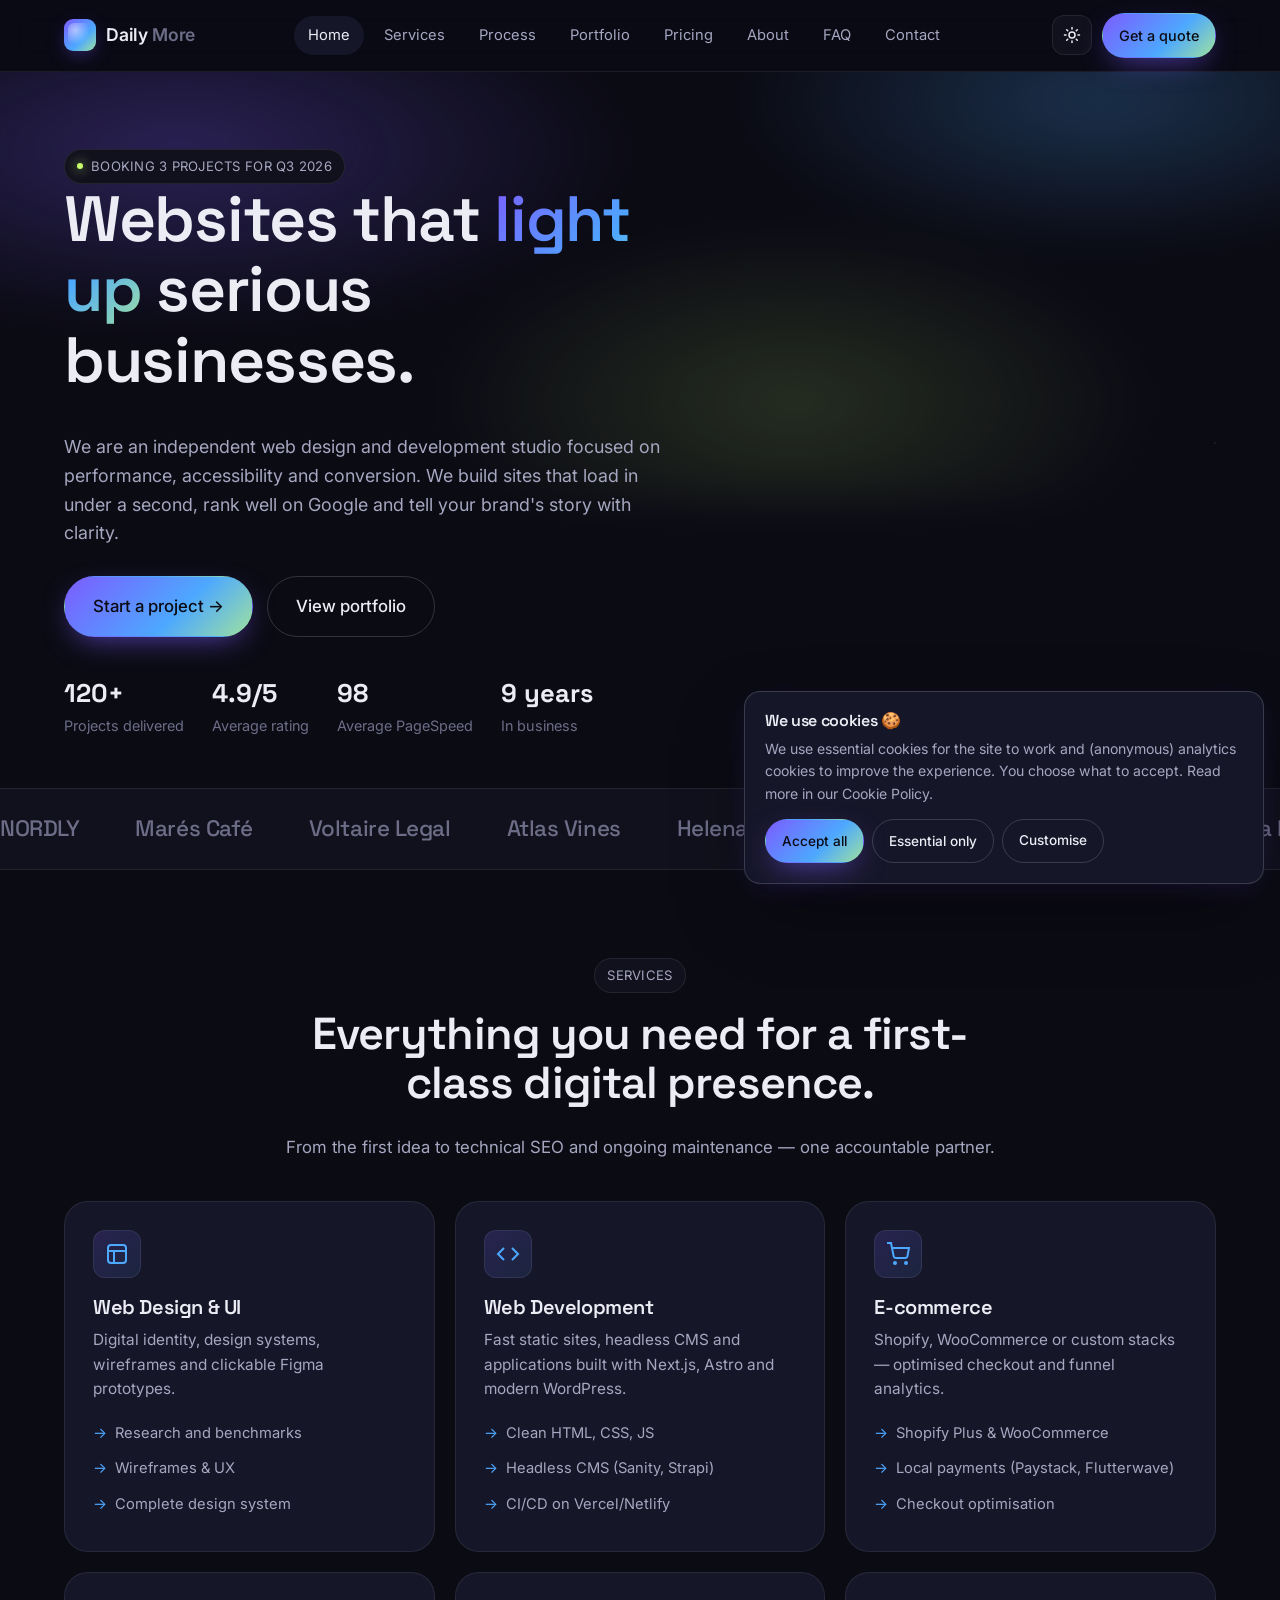
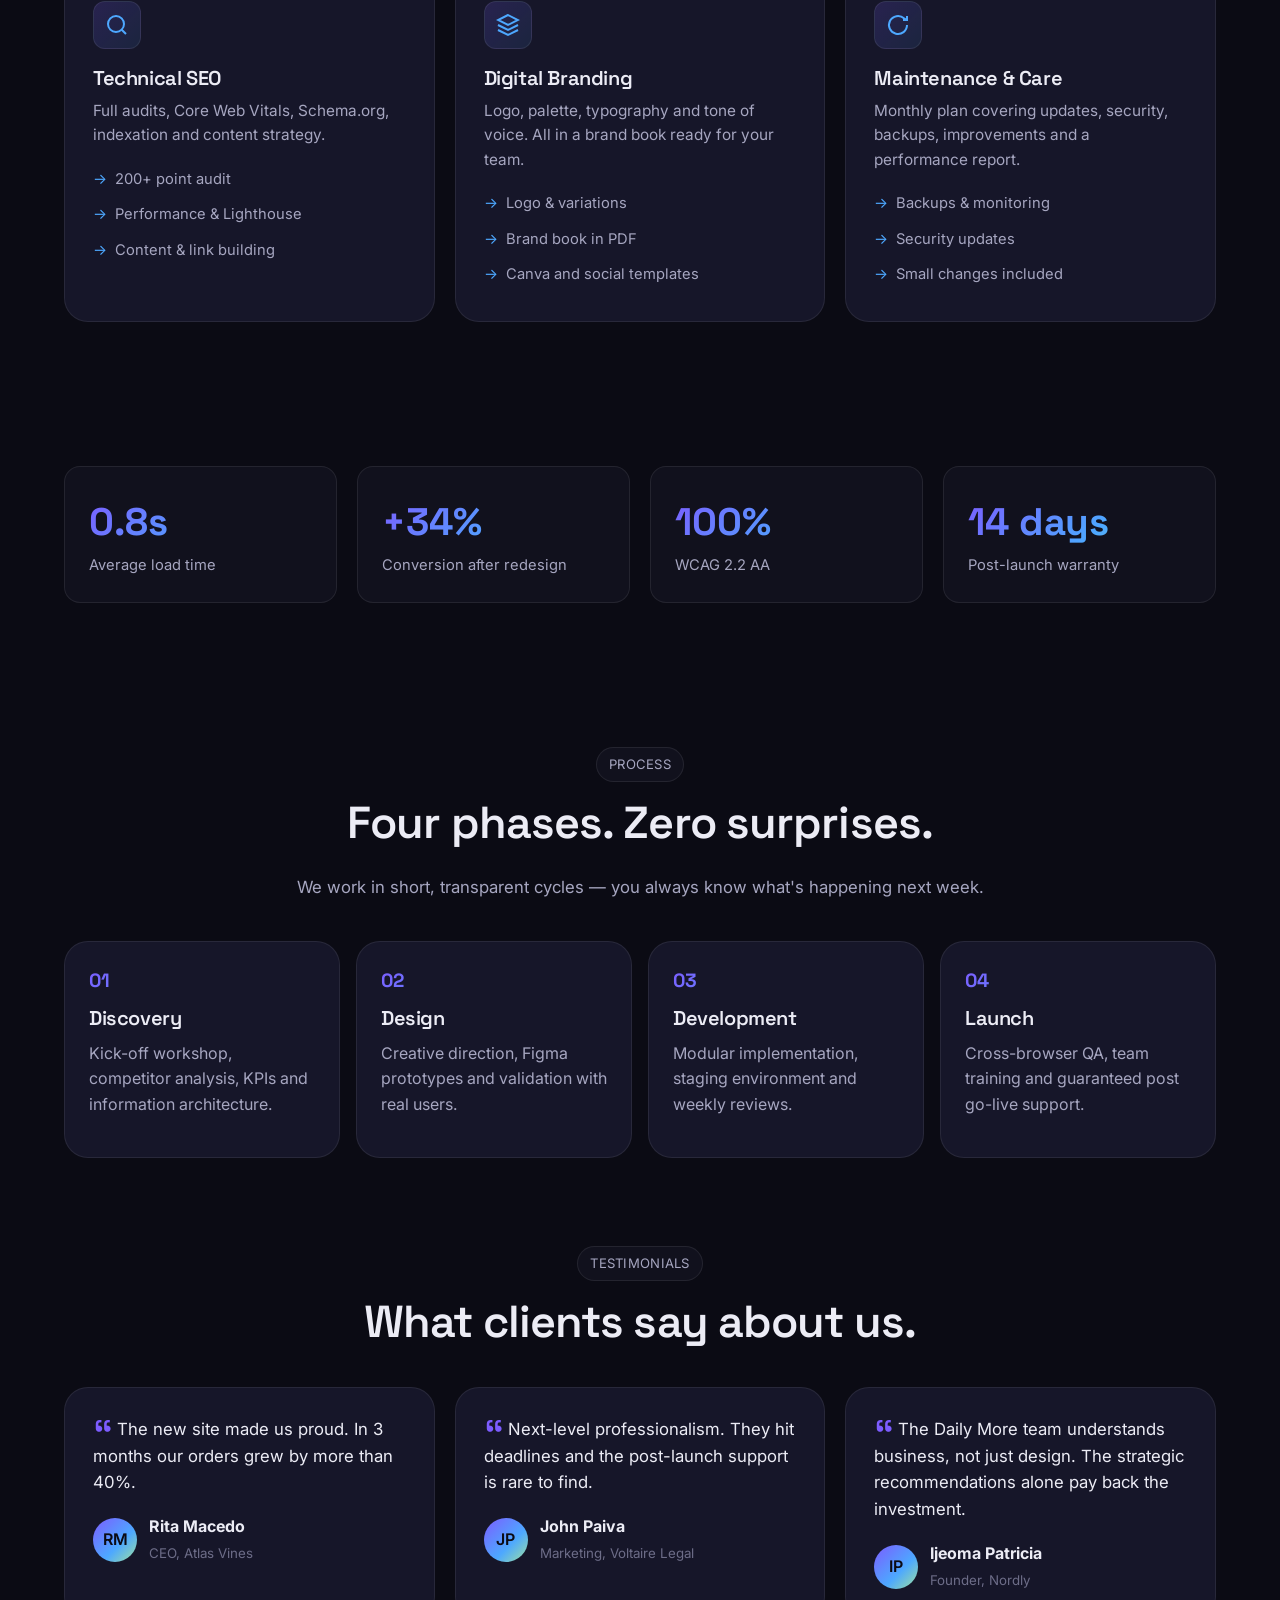
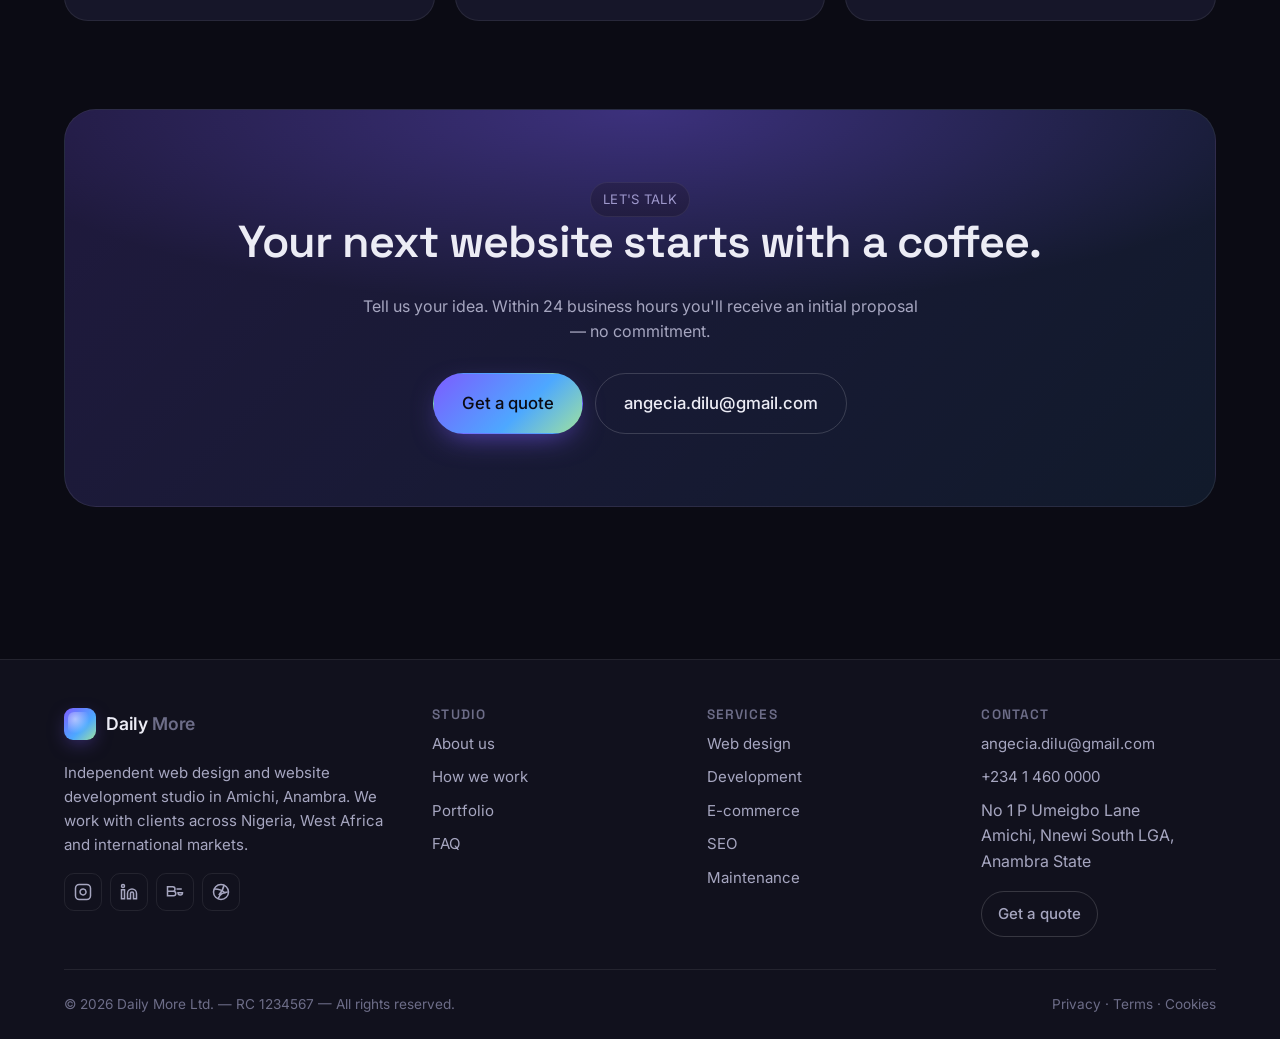
==== commit a9630430: "Rename Nordly testimonial author to Ijeoma Patricia" ====
--- a/index.html
+++ b/index.html
@@ -243,7 +243,7 @@
           </div>
           <div class="testimonial reveal">
             <blockquote>The Daily More team understands business, not just design. The strategic recommendations alone pay back the investment.</blockquote>
-            <div class="author"><span class="avatar">SC</span><div><strong>Sofia Carreiro</strong><br><small>Founder, Nordly</small></div></div>
+            <div class="author"><span class="avatar">IP</span><div><strong>Ijeoma Patricia</strong><br><small>Founder, Nordly</small></div></div>
           </div>
         </div>
       </div>
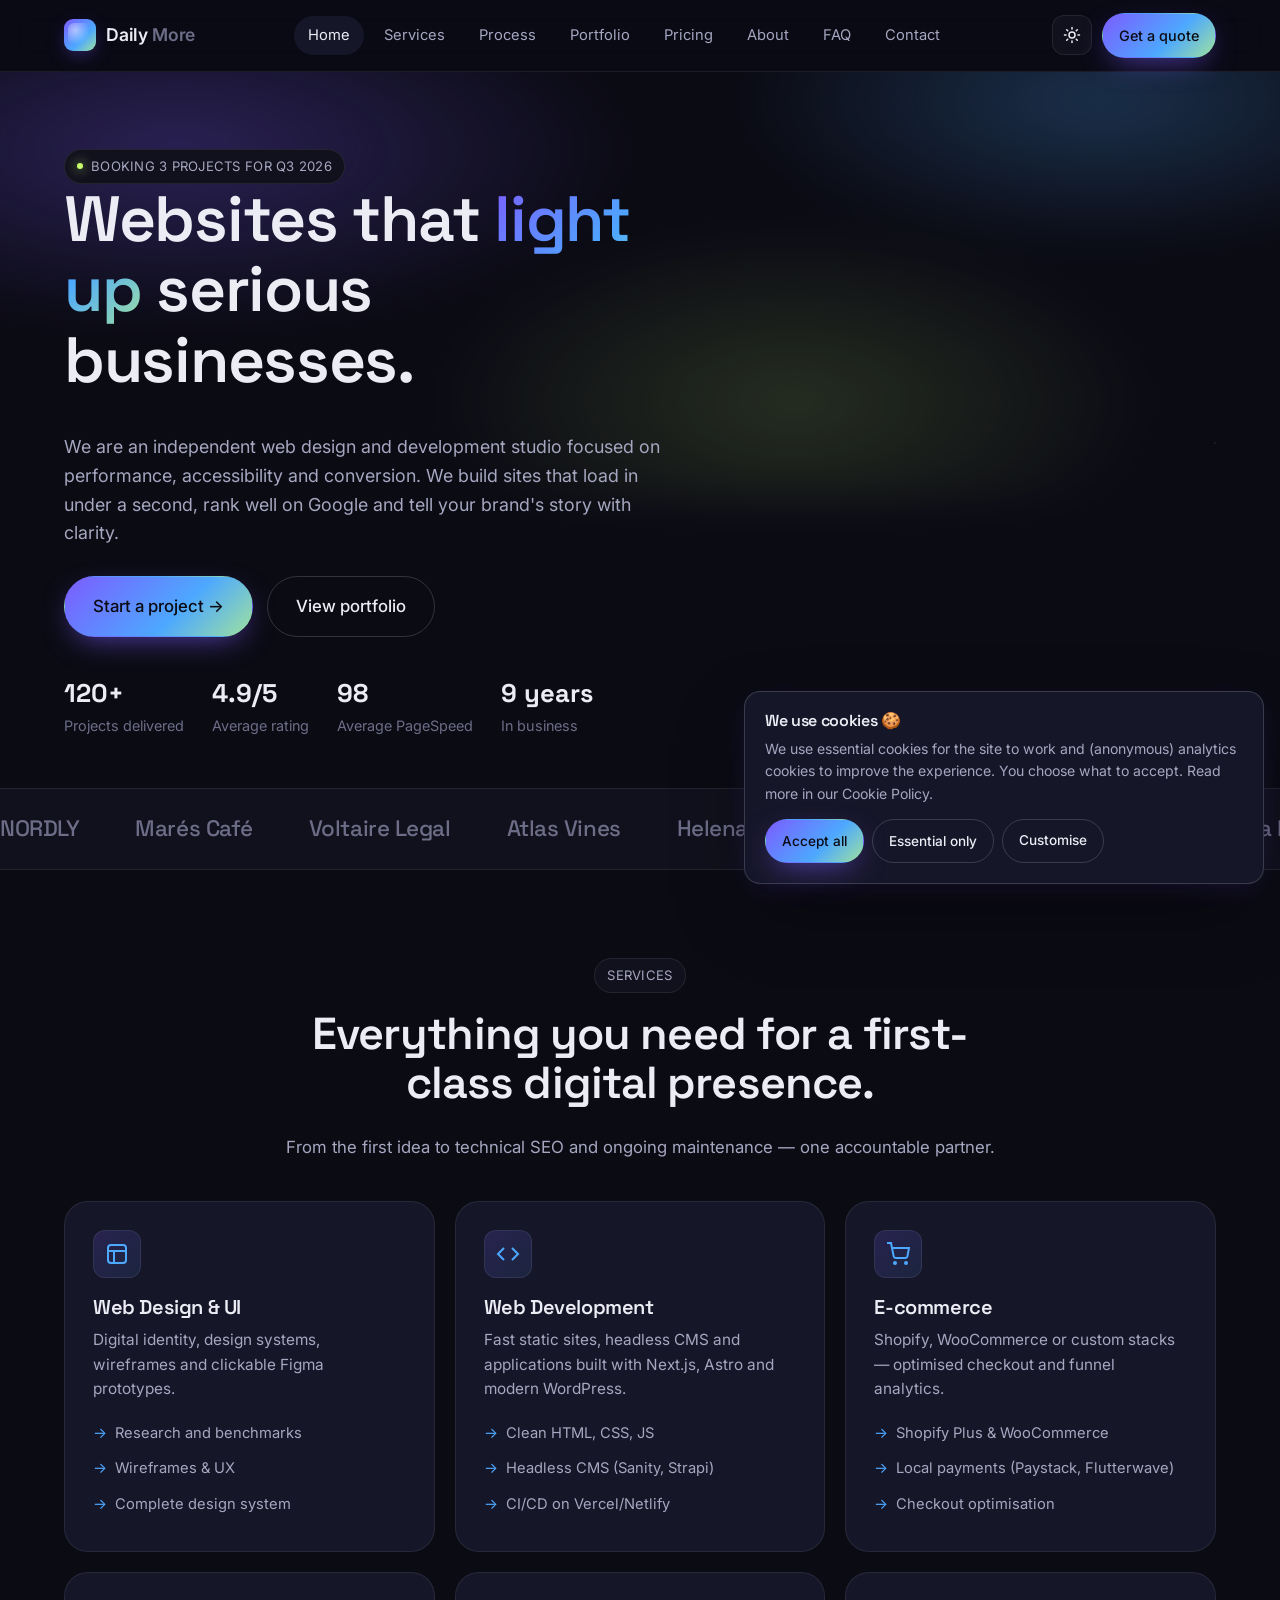
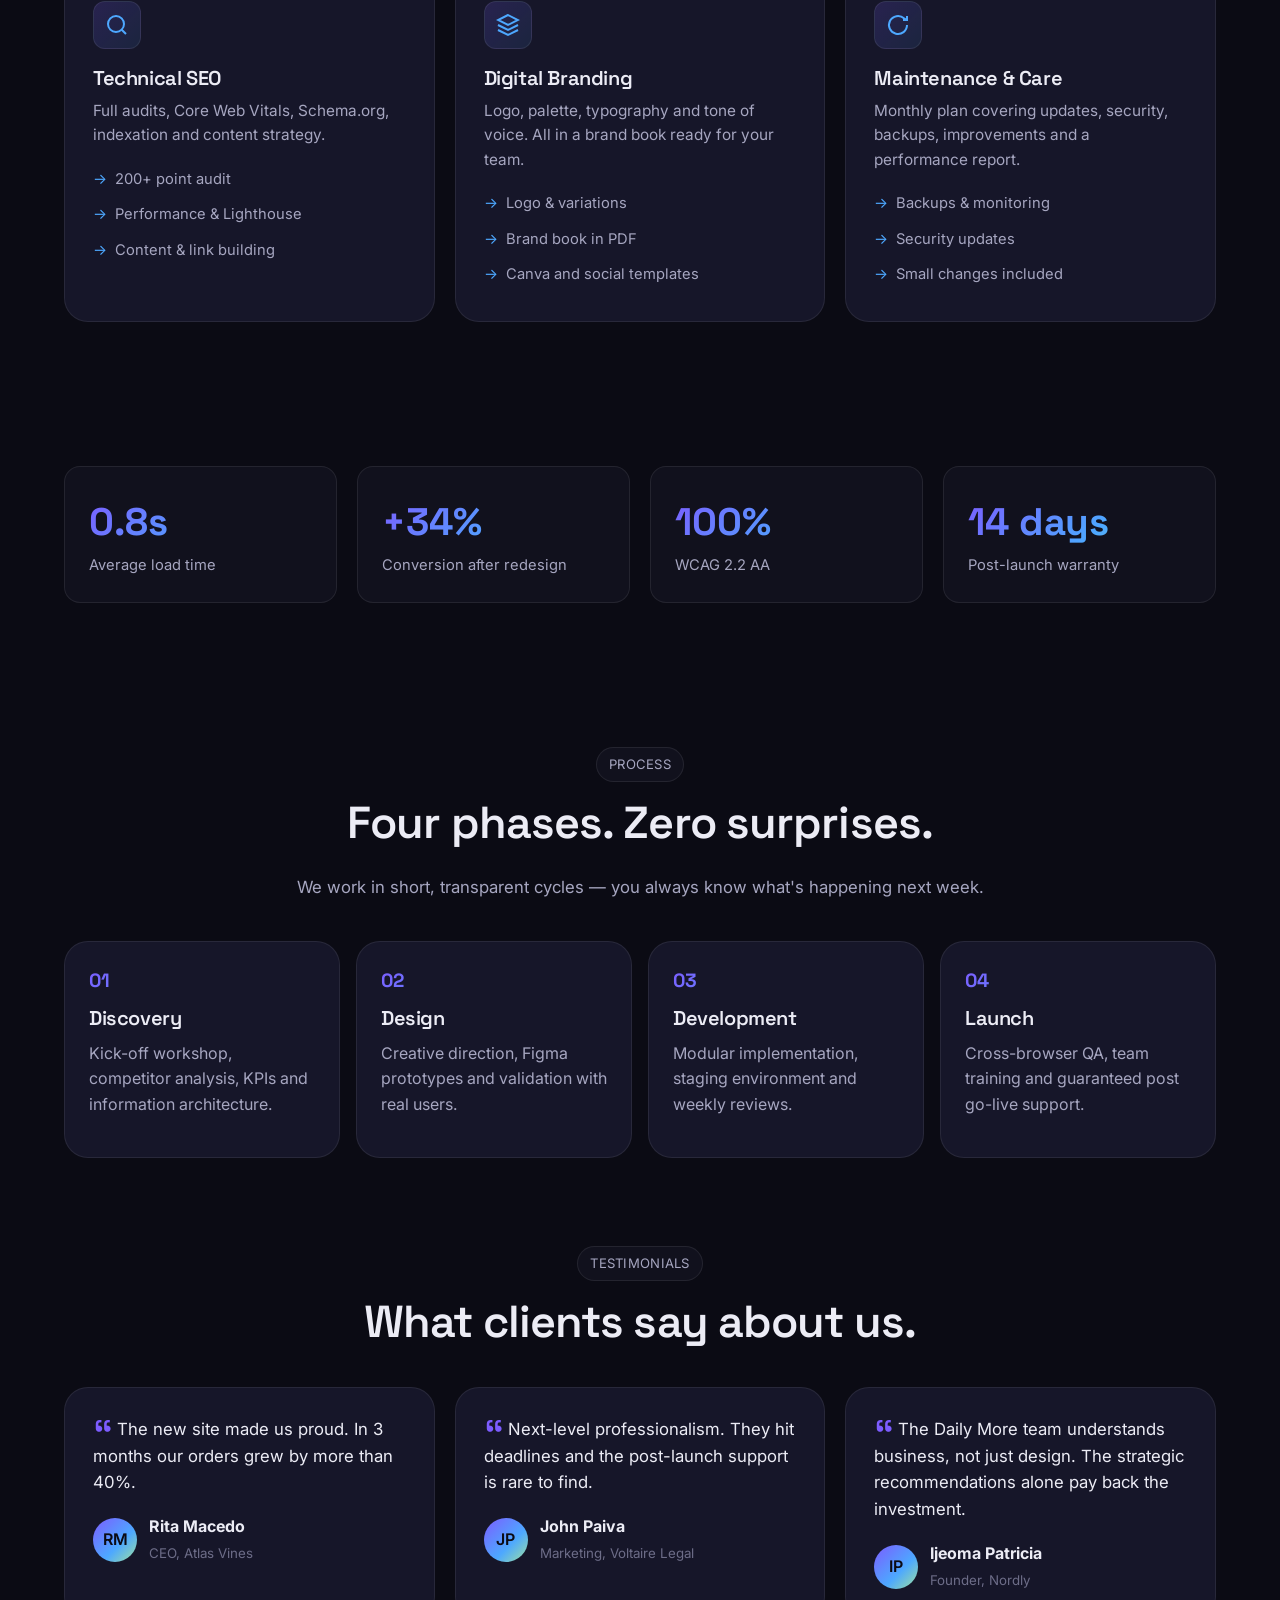
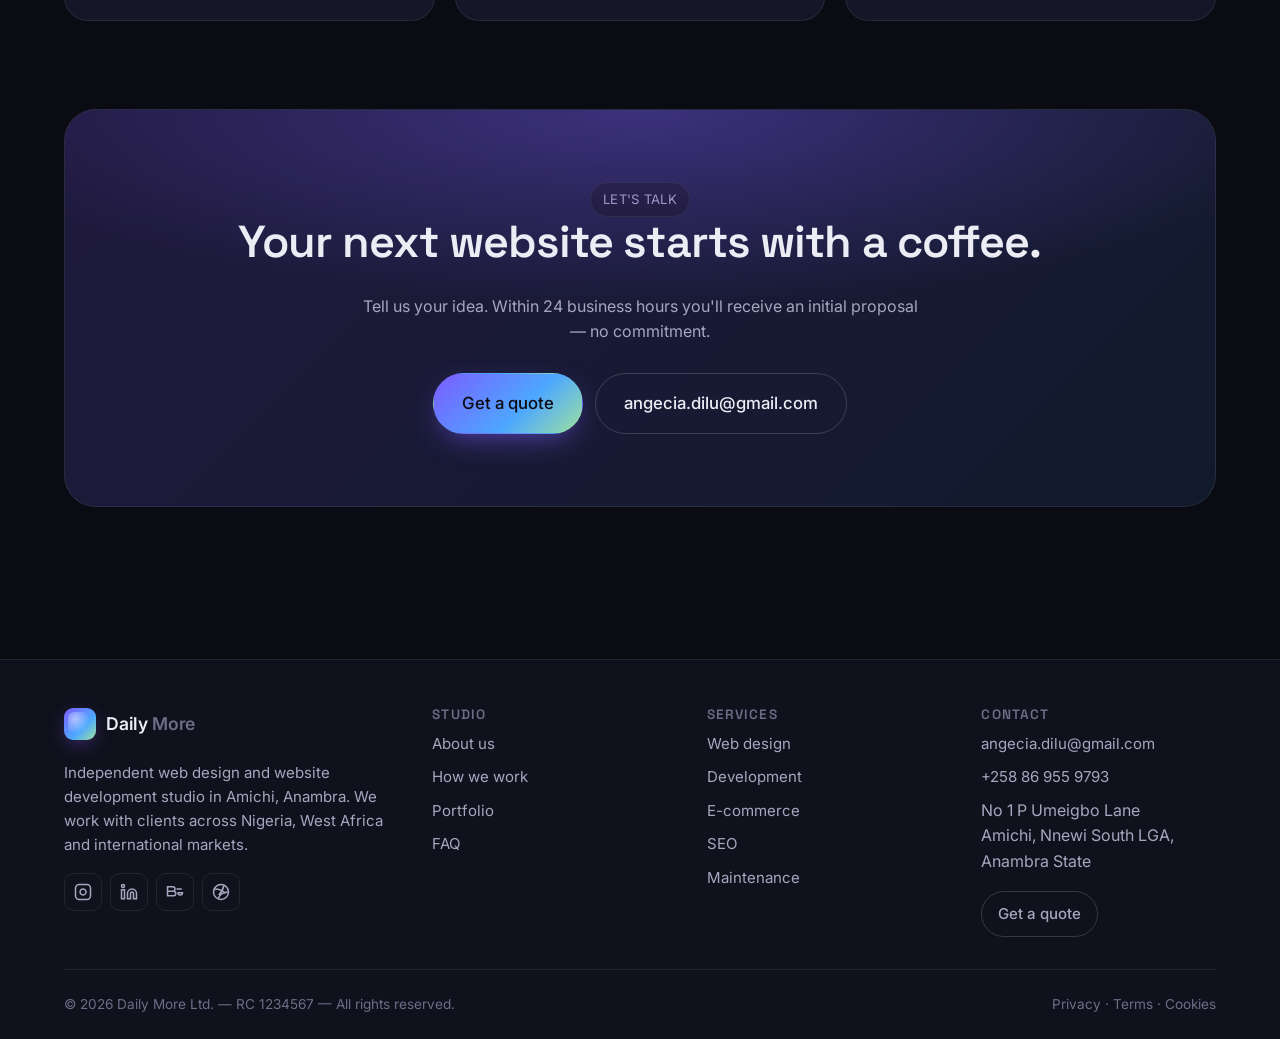
==== commit 1ad15262: "Update contact phone to +258 86 955 9793" ====
--- a/index.html
+++ b/index.html
@@ -33,7 +33,7 @@
     "name": "Daily More",
     "image": "https://www.daily-more.info/assets/img/favicon.svg",
     "url": "https://www.daily-more.info/",
-    "telephone": "+234 1 460 0000",
+    "telephone": "+258 86 955 9793",
     "priceRange": "$$",
     "address": {
       "@type": "PostalAddress",
@@ -301,7 +301,7 @@
           <h4>Contact</h4>
           <ul>
             <li><a href="mailto:angecia.dilu@gmail.com">angecia.dilu@gmail.com</a></li>
-            <li><a href="tel:+23414600000">+234 1 460 0000</a></li>
+            <li><a href="tel:+258869559793">+258 86 955 9793</a></li>
             <li class="dim">No 1 P Umeigbo Lane<br>Amichi, Nnewi South LGA, Anambra State</li>
             <li><a href="contacto.html" class="btn btn-ghost btn-sm" style="margin-top:8px;">Get a quote</a></li>
           </ul>
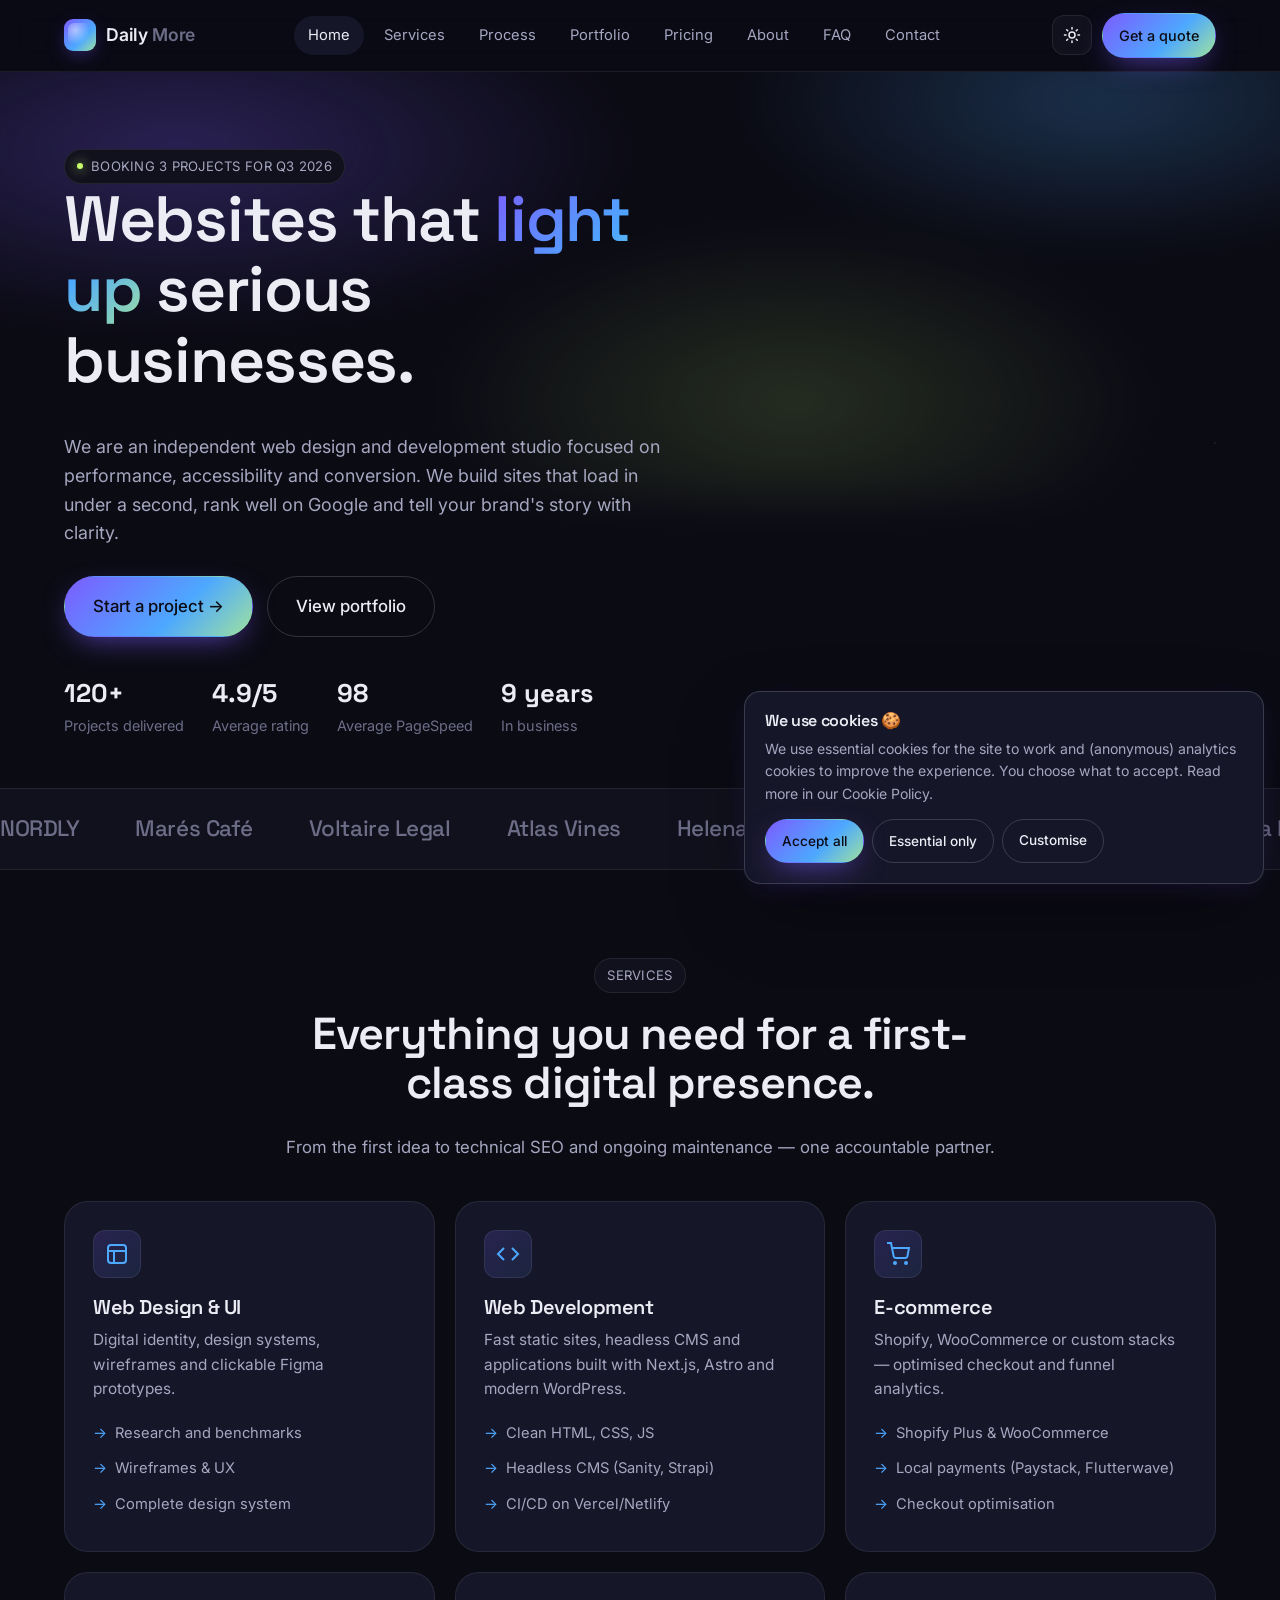
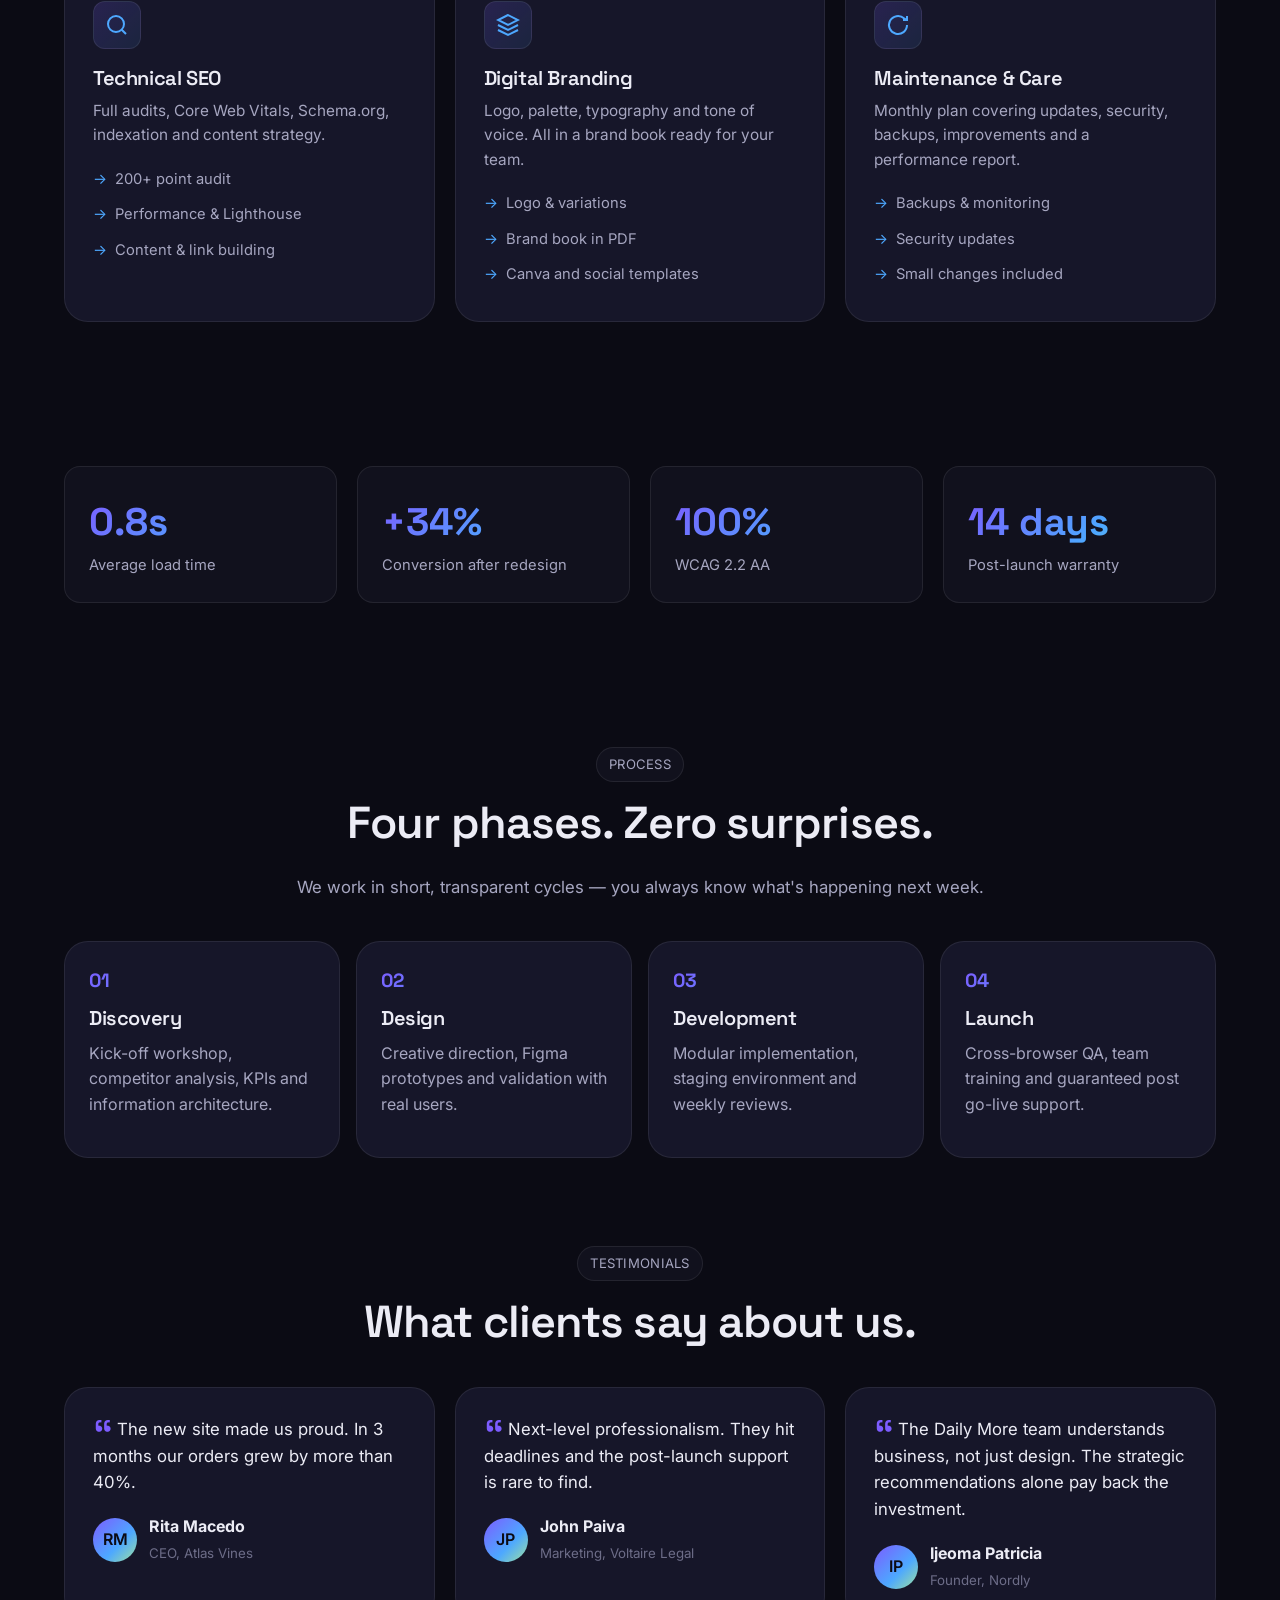
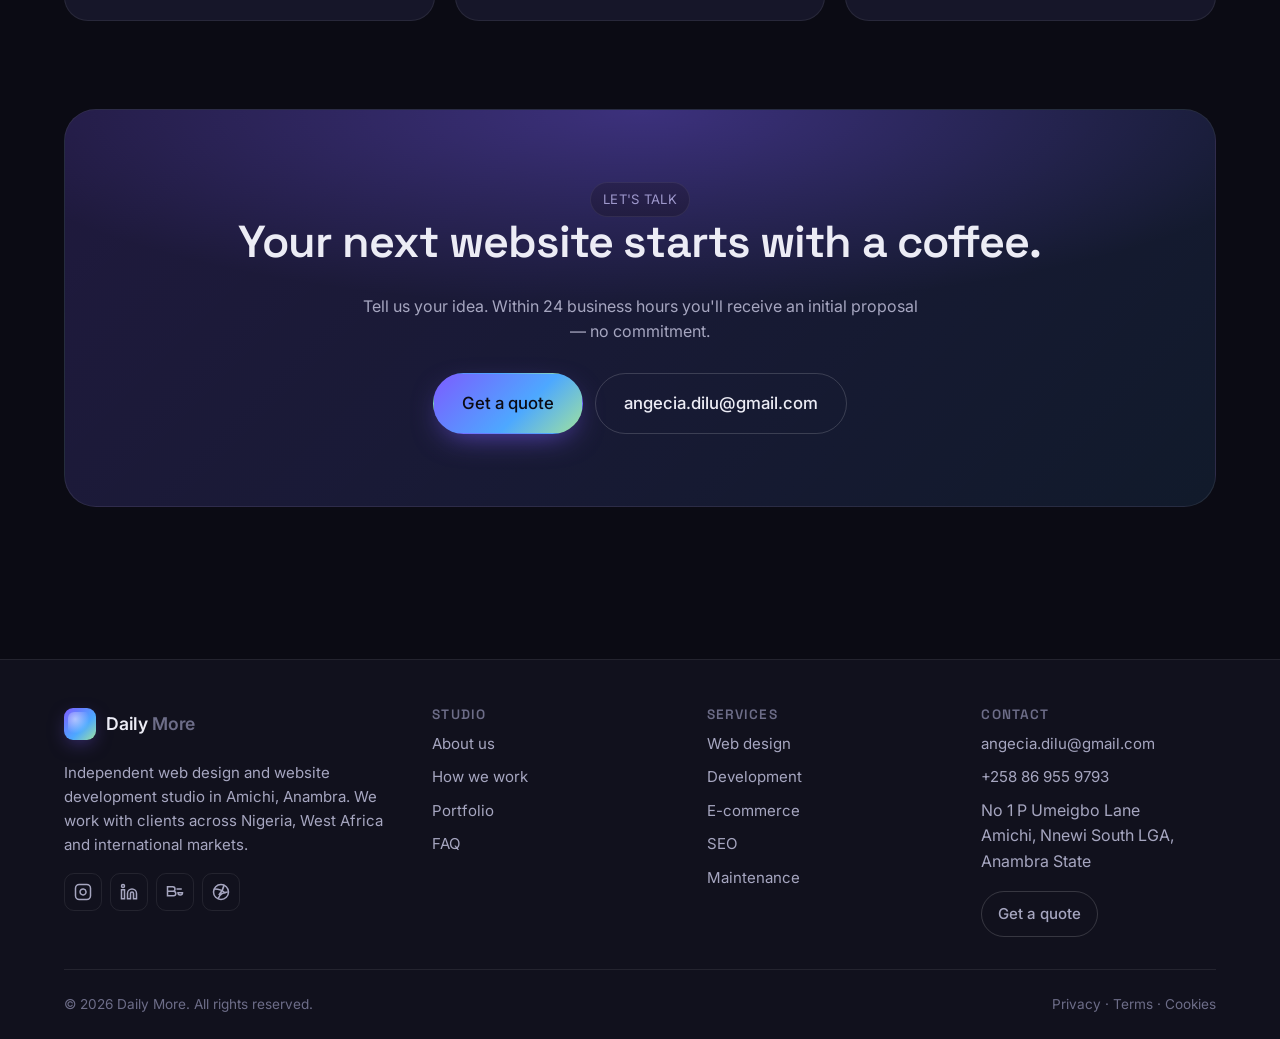
==== commit d8037768: "Remove fictitious corporate identifiers The Identification card and footers carried placeholder regi" ====
--- a/index.html
+++ b/index.html
@@ -31,6 +31,7 @@
     "@context": "https://schema.org",
     "@type": "ProfessionalService",
     "name": "Daily More",
+    "alternateName": "Lumen Studio",
     "image": "https://www.daily-more.info/assets/img/favicon.svg",
     "url": "https://www.daily-more.info/",
     "telephone": "+258 86 955 9793",
@@ -308,7 +309,7 @@
         </div>
       </div>
       <div class="legal-row">
-        <span>© <span data-year>2026</span> Daily More Ltd. — RC 1234567 — All rights reserved.</span>
+        <span>© <span data-year>2026</span> Daily More. All rights reserved.</span>
         <span>
           <a href="politica-privacidade.html">Privacy</a> ·
           <a href="termos-servico.html">Terms</a> ·
